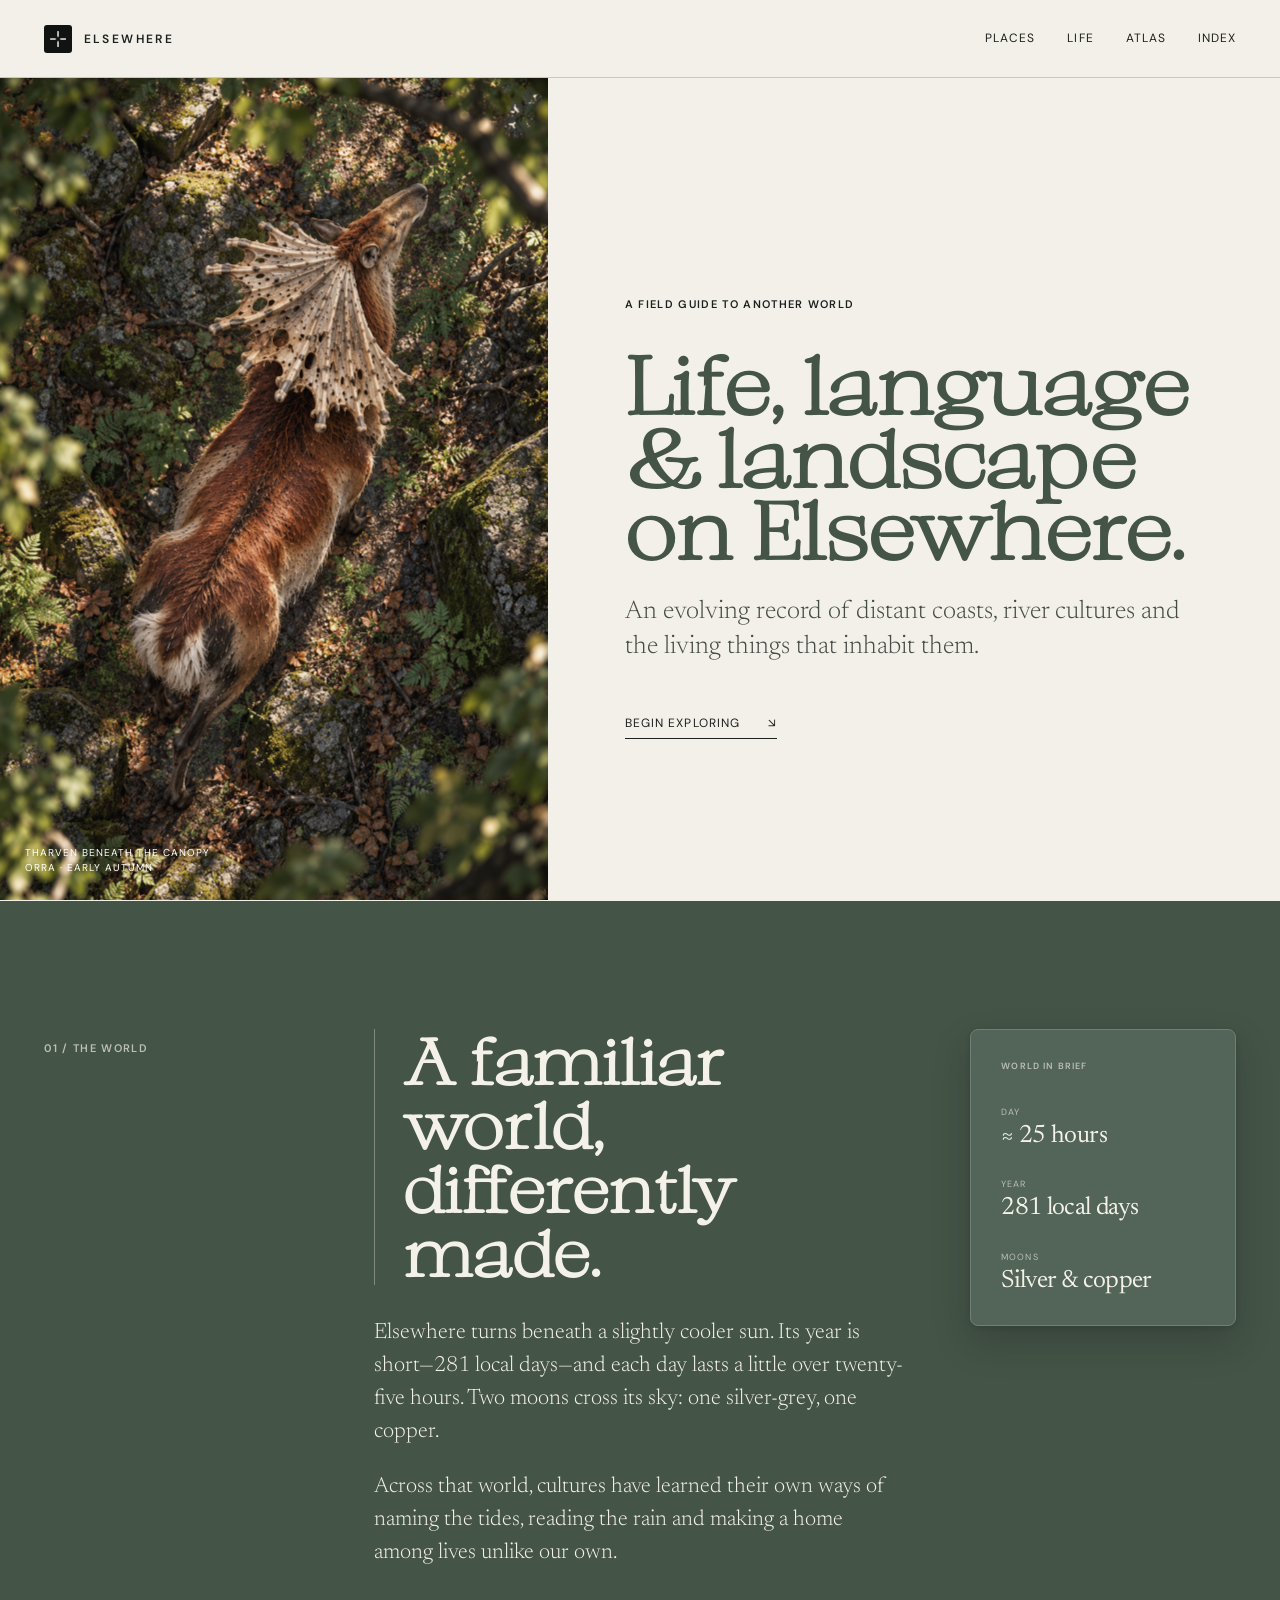
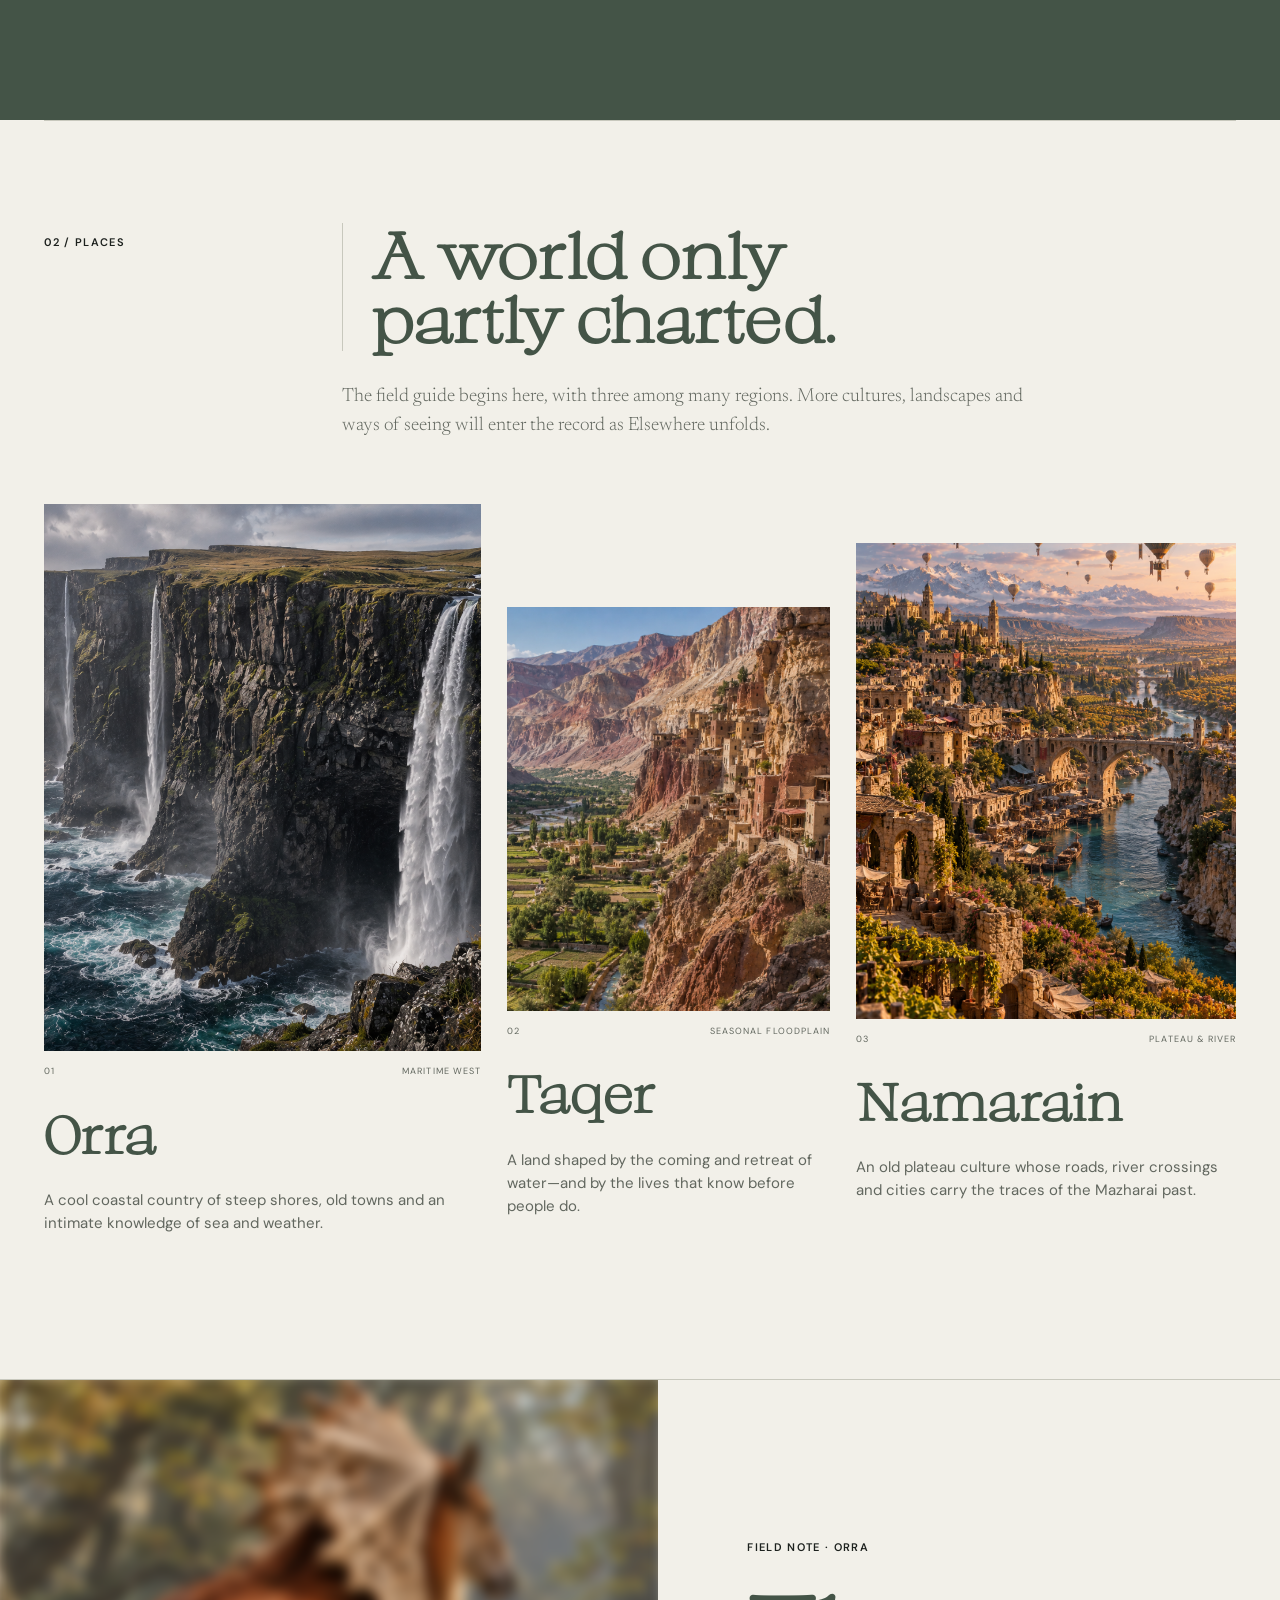
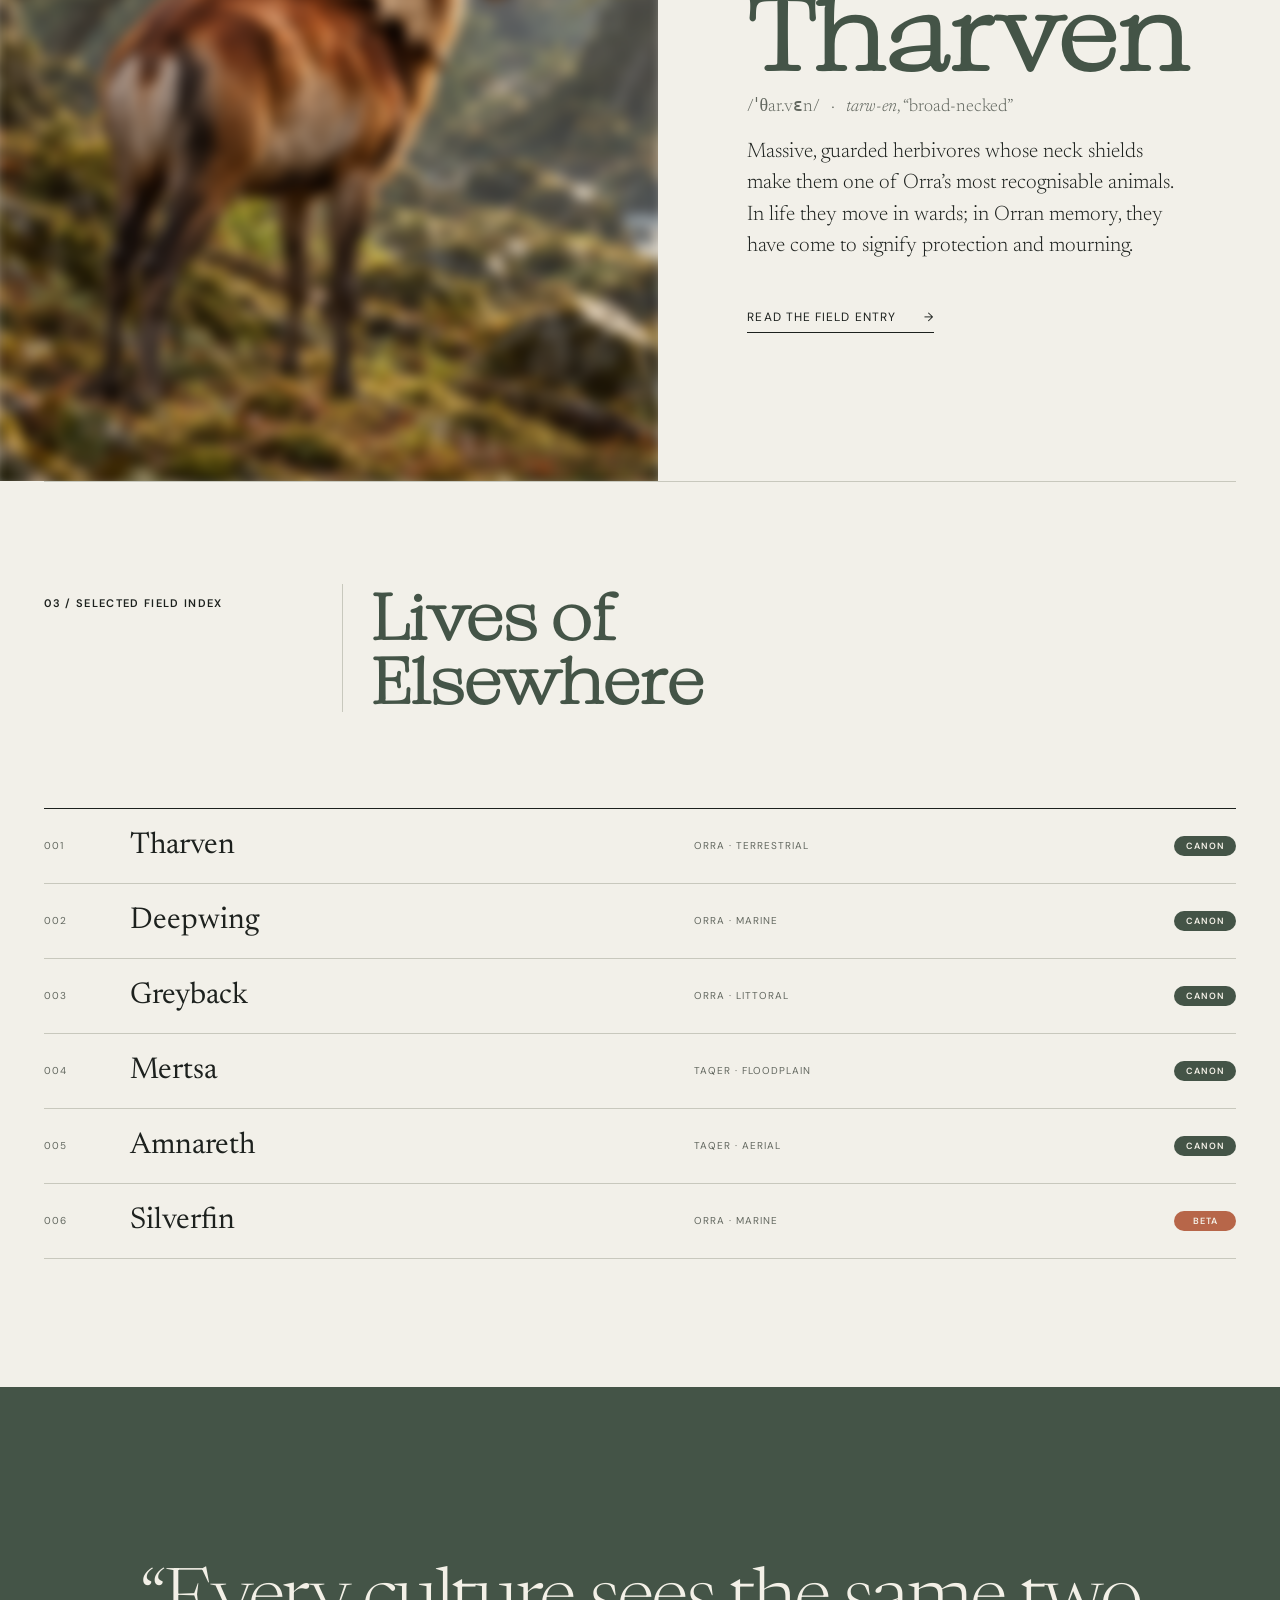
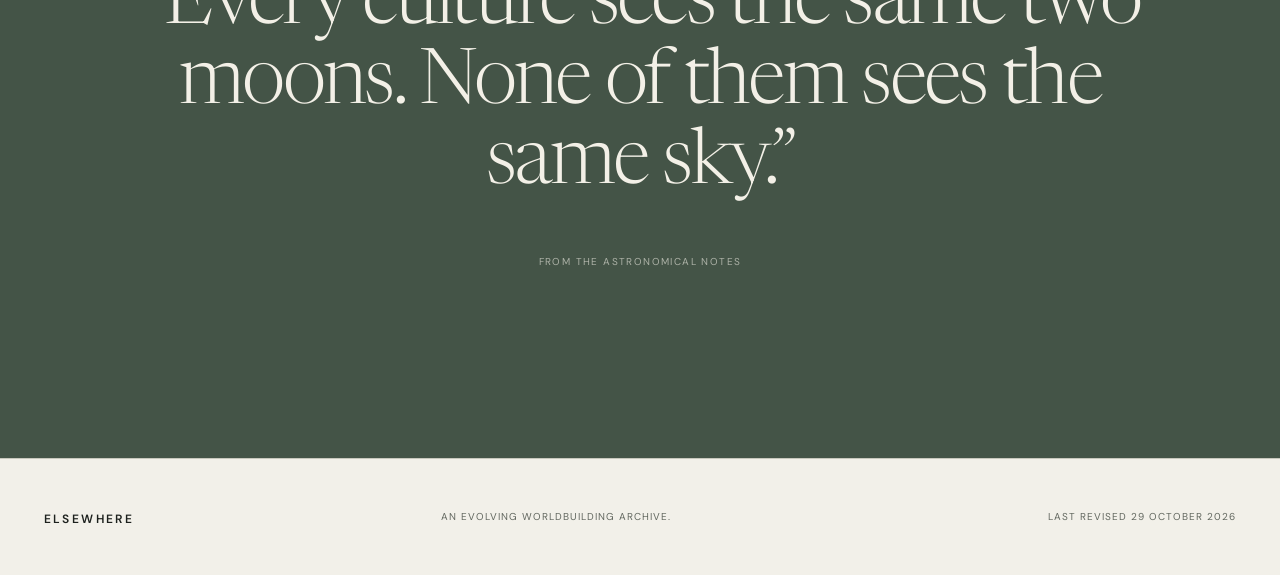
==== index.html @ 3f397806 "Map field-note blur to image visibility" ====
<!doctype html>
<html lang="en">
<head>
  <meta charset="utf-8">
  <meta name="viewport" content="width=device-width, initial-scale=1">
  <meta name="description" content="Elsewhere — a field guide to another world.">
  <title>Elsewhere — A field guide to another world</title>
  <link rel="stylesheet" href="assets/styles.css">
  <script src="assets/site.js?v=7" defer></script>
</head>
<body>
  <header class="site-header">
    <a class="wordmark" href="index.html" aria-label="Elsewhere home"><span class="wordmark-mark"><img src="assets/images/elsewhere-coordinate-logo-dark.png" alt=""></span><span>Elsewhere</span></a>
    <button class="menu-button" type="button" aria-expanded="false" aria-controls="site-nav">Explore</button>
    <nav id="site-nav" aria-label="Primary navigation">
      <a href="#places">Places</a>
      <a href="#life">Life</a>
      <a href="#atlas">Atlas</a>
      <a href="articles/tharven.html">Index</a>
    </nav>
  </header>

  <main>
    <section class="hero" aria-labelledby="hero-title">
      <figure class="hero-image">
        <img src="assets/images/tharven-canopy-view.png" alt="A Tharven seen from the forest canopy, standing among mossy rocks and autumn leaves">
      </figure>
      <div class="hero-copy">
        <p class="eyebrow">A field guide to another world</p>
        <h1 id="hero-title">Life, language &amp; landscape on Elsewhere.</h1>
        <p class="dek">An evolving record of distant coasts, river cultures and the living things that inhabit them.</p>
        <a class="text-link" href="#places">Begin exploring <span aria-hidden="true">↘</span></a>
      </div>
      <p class="image-note">Tharven beneath the canopy<br>Orra · Early autumn</p>
    </section>

    <section class="intro ruled-section">
      <p class="section-number">01 / The world</p>
      <div class="intro-copy">
        <h2>A familiar world, differently made.</h2>
        <p>Elsewhere turns beneath a slightly cooler sun. Its year is short—281 local days—and each day lasts a little over twenty-five hours. Two moons cross its sky: one silver-grey, one copper.</p>
        <p>Across that world, cultures have learned their own ways of naming the tides, reading the rain and making a home among lives unlike our own.</p>
      </div>
      <aside class="fact-list" aria-label="World facts">
        <div><span>Day</span><strong>≈ 25 hours</strong></div>
        <div><span>Year</span><strong>281 local days</strong></div>
        <div><span>Moons</span><strong>Silver &amp; copper</strong></div>
      </aside>
    </section>

    <section class="places ruled-section" id="places">
      <div class="section-heading">
        <p class="section-number">02 / Places</p>
        <div class="section-heading-copy">
          <h2>A world only partly charted.</h2>
          <p>The field guide begins here, with three among many regions. More cultures, landscapes and ways of seeing will enter the record as Elsewhere unfolds.</p>
        </div>
      </div>
      <div class="place-grid">
        <article class="place-card place-card--orra">
          <a href="#orra">
            <div class="place-image place-image--orra"><img src="assets/images/orra-cliffs-places.png" alt="Waterfalls descending from the high sea cliffs of Orra"></div>
            <div class="card-meta"><span>01</span><span>Maritime west</span></div>
            <h3>Orra</h3>
            <p>A cool coastal country of steep shores, old towns and an intimate knowledge of sea and weather.</p>
          </a>
        </article>
        <article class="place-card place-card--taqer">
          <a href="#taqer">
            <div class="place-image place-image--taqer"><img src="assets/images/taqer-inhabited-valley.png" alt="An inhabited river valley beneath the red cliffs of Taqer"></div>
            <div class="card-meta"><span>02</span><span>Seasonal floodplain</span></div>
            <h3>Taqer</h3>
            <p>A land shaped by the coming and retreat of water—and by the lives that know before people do.</p>
          </a>
        </article>
        <article class="place-card place-card--namarain">
          <a href="#namarain">
            <div class="place-image place-image--namarain"><img src="assets/images/namarain-oravan.png" alt="Oravan rising above a river valley in Namarain, with balloons crossing the sky"></div>
            <div class="card-meta"><span>03</span><span>Plateau &amp; river</span></div>
            <h3>Namarain</h3>
            <p>An old plateau culture whose roads, river crossings and cities carry the traces of the Mazharai past.</p>
          </a>
        </article>
      </div>
    </section>

    <section class="feature ruled-section" id="life">
      <div class="feature-image"><img src="assets/images/tharven-field-note.png" alt="A Tharven seen from behind in an autumn forest"></div>
      <div class="feature-copy">
        <p class="eyebrow">Field note · Orra</p>
        <h2>Tharven</h2>
        <p class="pronunciation">/ˈθar.vɛn/ <span>·</span> <em>tarw-en</em>, “broad-necked”</p>
        <p>Massive, guarded herbivores whose neck shields make them one of Orra’s most recognisable animals. In life they move in wards; in Orran memory, they have come to signify protection and mourning.</p>
        <a class="text-link" href="articles/tharven.html">Read the field entry <span aria-hidden="true">→</span></a>
      </div>
    </section>

    <section class="field-index ruled-section" id="atlas">
      <div class="section-heading">
        <p class="section-number">03 / Selected field index</p>
        <h2>Lives of Elsewhere</h2>
      </div>
      <div class="index-list">
        <a href="articles/tharven.html"><span class="index-no">001</span><strong>Tharven</strong><span>Orra · terrestrial</span><i class="status status--canon">CANON</i></a>
        <a href="#life"><span class="index-no">002</span><strong>Deepwing</strong><span>Orra · marine</span><i class="status status--canon">CANON</i></a>
        <a href="#life"><span class="index-no">003</span><strong>Greyback</strong><span>Orra · littoral</span><i class="status status--canon">CANON</i></a>
        <a href="#life"><span class="index-no">004</span><strong>Mertsa</strong><span>Taqer · floodplain</span><i class="status status--canon">CANON</i></a>
        <a href="#life"><span class="index-no">005</span><strong>Amnareth</strong><span>Taqer · aerial</span><i class="status status--canon">CANON</i></a>
        <a href="#life"><span class="index-no">006</span><strong>Silverfin</strong><span>Orra · marine</span><i class="status status--beta">BETA</i></a>
      </div>
    </section>

    <section class="quote-section">
      <blockquote>“Every culture sees the same two moons. None of them sees the same sky.”</blockquote>
      <p>From the astronomical notes</p>
    </section>
  </main>

  <footer>
    <a class="wordmark" href="index.html">Elsewhere</a>
    <p>An evolving worldbuilding archive.</p>
    <p>Last revised <time datetime="2026-10-29">29 October 2026</time></p>
  </footer>
</body>
</html>
---- assets/styles.css ----
@import url('https://fonts.googleapis.com/css2?family=DM+Sans:wght@400;500;600&family=Newsreader:ital,opsz,wght@0,6..72,300;0,6..72,400;0,6..72,500;0,6..72,700;1,6..72,700&display=swap');

@font-face { font-family:'Aujournuit'; src:url('fonts/Aujournuit-Airy.woff2') format('woff2'); font-style:normal; font-weight:400; font-display:swap; }

:root { --paper:#f2f0e9; --ink:#1d211e; --muted:#62675f; --rule:#c8c8bd; --moss:#445447; --moss-card:#536458; --moss-border:#718076; --warm-white:#f4f1e8; --cream:#e6e0d2; --cream-border:#d2ccbd; --display:'Aujournuit', 'Newsreader', Georgia, serif; --serif:'Newsreader', Georgia, serif; --sans:'DM Sans', Arial, sans-serif; }
* { box-sizing:border-box; }
html { scroll-behavior:smooth; }
body { margin:0; background:var(--paper); color:var(--ink); font-family:var(--sans); font-size:15px; line-height:1.55; }
main { position:relative; isolation:isolate; }
main > section:not(.hero) { position:relative; z-index:1; }
a { color:inherit; text-decoration:none; }
img { width:100%; height:100%; object-fit:cover; display:block; }
.site-header { height:78px; display:flex; align-items:center; justify-content:space-between; padding:0 3.4vw; border-bottom:1px solid var(--rule); position:sticky; top:0; z-index:20; background:rgba(242,240,233,.94); backdrop-filter:blur(12px); -webkit-backdrop-filter:blur(12px); }
.wordmark { font:500 27px/1 var(--serif); letter-spacing:-.04em; }
.site-header .wordmark { display:inline-flex; align-items:center; gap:12px; font:600 12px/1 var(--sans); letter-spacing:.2em; text-transform:uppercase; }
.wordmark-mark { width:28px; height:28px; flex:none; border-radius:3px; overflow:hidden; }
.site-header .wordmark img { width:100%; height:100%; object-fit:cover; }
.site-header nav { display:flex; gap:2rem; font-size:12px; text-transform:uppercase; letter-spacing:.09em; }
.site-header nav a:hover { opacity:.55; }
.menu-button { display:none; background:none; border:0; font:500 12px var(--sans); text-transform:uppercase; letter-spacing:.08em; }
.hero { height:calc(100vh - 78px); display:grid; grid-template-columns:min(58vw, calc(66.6667vh - 52px)) 1fr; grid-template-rows:1fr auto; position:sticky; top:78px; z-index:0; }
.hero-image { grid-row:1 / 3; margin:0; height:calc(100vh - 78px); overflow:hidden; }
.hero-image img { object-position:center 52%; filter:saturate(.78) contrast(.95) blur(var(--hero-image-blur,0px)); transform:translate3d(0,var(--hero-image-y,0),0) scale(1.06); transform-origin:center; will-change:transform,filter; }
.hero-copy { padding:10vh 6vw 5vh; align-self:center; transform:translate3d(0,var(--hero-text-y,0),0); will-change:transform; }
.eyebrow,.section-number { font-size:11px; font-weight:600; letter-spacing:.12em; text-transform:uppercase; }
h1,h2,h3 { font-family:var(--display); font-weight:700; letter-spacing:normal; color:var(--moss); }
blockquote { font-family:var(--serif); font-weight:300; letter-spacing:-.035em; }
.hero h1 { font-size:clamp(58px,6.3vw,104px); line-height:.9; margin:.45em 0 .35em; }
.dek { font:300 clamp(20px,2vw,27px)/1.35 var(--serif); max-width:22em; color:#454b45; }
.text-link { display:inline-block; margin-top:1.5rem; padding-bottom:5px; border-bottom:1px solid currentColor; font-size:12px; text-transform:uppercase; letter-spacing:.09em; }
.text-link span { margin-left:1.5rem; }
.image-note { margin:0; position:absolute; bottom:25px; left:25px; color:#fff; font-size:10px; line-height:1.5; letter-spacing:.1em; text-transform:uppercase; text-shadow:0 1px 8px #0008; transform:translate3d(0,var(--hero-image-y,0),0); will-change:transform; }
.ruled-section { margin:0 3.4vw; border-top:1px solid var(--rule); isolation:isolate; }
.ruled-section::before { content:''; position:absolute; inset:0 -3.4vw; background:var(--paper); z-index:-1; }
.intro { padding:10vw 0; display:grid; grid-template-columns:1fr 2fr 1fr; gap:5vw; }
.intro { color:var(--warm-white); border-color:rgba(244,241,232,.25); }
.intro::before { background:var(--moss); }
.intro h2 { color:var(--warm-white); border-left:1px solid rgba(244,241,232,.35); padding-left:clamp(20px,2.2vw,36px); }
.intro .section-number { color:rgba(244,241,232,.68); }
.intro h2,.section-heading h2 { font-size:clamp(44px,5vw,76px); line-height:1; margin:0 0 2rem; }
.intro-copy p { max-width:36em; font:300 22px/1.5 var(--serif); }
.fact-list { align-self:start; position:sticky; top:110px; background:var(--cream); padding:30px; display:grid; gap:28px; border:1px solid var(--cream-border); border-radius:8px; box-shadow:0 12px 32px rgba(29,33,30,.08),0 2px 6px rgba(29,33,30,.04); }
.fact-list::before { content:'World in brief'; font-size:9px; font-weight:600; letter-spacing:.13em; text-transform:uppercase; color:var(--muted); margin-bottom:4px; }
.fact-list div { display:block; }
.fact-list span { display:block; color:var(--muted); font-size:9px; text-transform:uppercase; letter-spacing:.12em; margin-bottom:3px; }
.fact-list strong { display:block; font:400 25px/1.1 var(--serif); letter-spacing:-.025em; }
.intro .fact-list { background:var(--moss-card); border-color:var(--moss-border); box-shadow:0 16px 36px rgba(20,26,22,.24),0 2px 7px rgba(20,26,22,.14); }
.intro .fact-list::before,.intro .fact-list span { color:rgba(244,241,232,.65); }
.intro .fact-list strong { color:var(--warm-white); }
.places,.field-index { padding:8vw 0 10vw; }
.section-heading { display:grid; grid-template-columns:1fr 3fr; margin-bottom:5vw; }
.section-heading h2 { max-width:9em; }
.section-heading > h2,.section-heading-copy > h2 { border-left:1px solid var(--rule); padding-left:clamp(20px,2.2vw,36px); }
.section-heading-copy > p { max-width:38em; margin:0; color:var(--muted); font:300 19px/1.5 var(--serif); }
.place-grid { display:grid; grid-template-columns:1.15fr .85fr 1fr; gap:2vw; align-items:start; }
.place-card:nth-child(2) { margin-top:8vw; }
.place-card:nth-child(3) { margin-top:3vw; }
.placeholder-landscape,.placeholder-fauna { background-color:#8f9489; overflow:hidden; position:relative; }
.placeholder-landscape { aspect-ratio:4/5; }
.place-image { aspect-ratio:4/5; overflow:hidden; }
.place-image img { width:100%; height:100%; object-fit:cover; transition:transform .55s cubic-bezier(.22,.61,.36,1),filter .45s ease; }
.place-image--orra img { object-position:64% center; }
.place-image--taqer img { object-position:68% center; }
.place-image--namarain img { object-position:center; }
@media (hover:hover) {
  .place-card:is(:hover,:focus-within) .place-image img { transform:scale(1.05); }
  .place-grid:has(.place-card:is(:hover,:focus-within)) .place-card:not(:is(:hover,:focus-within)) .place-image img { filter:grayscale(1); }
}
.placeholder-landscape:after,.placeholder-fauna:after { content:'Image forthcoming'; position:absolute; right:13px; bottom:11px; color:#fff; font-size:9px; text-transform:uppercase; letter-spacing:.13em; }
.placeholder-landscape--coast { background:linear-gradient(165deg,#afb8b2 0 42%,#4d655e 43% 57%,#7d8b83 58% 64%,#3f5551 65%); }
.placeholder-landscape--flood { background:linear-gradient(175deg,#b5ad92 0 47%,#747c64 48% 58%,#a0a68b 59% 66%,#5d7069 67%); }
.placeholder-landscape--plateau { background:linear-gradient(160deg,#c3ab91 0 45%,#8b6049 46% 70%,#594a3e 71%); }
.card-meta { display:flex; justify-content:space-between; margin-top:14px; font-size:9px; text-transform:uppercase; letter-spacing:.12em; color:var(--muted); }
.place-card h3 { font-size:clamp(38px,4vw,58px); margin:.3em 0 .12em; }
.place-card p { color:var(--muted); max-width:30em; }
.feature { display:grid; grid-template-columns:1.4fr 1fr; min-height:78vh; margin:0; background:var(--paper); }
.feature::before { display:none; }
.feature-image { min-height:660px; overflow:hidden; }
.feature-image img { width:100%; height:100%; object-fit:cover; object-position:center; filter:blur(var(--feature-image-blur,6px)); transform:scale(1.02); transform-origin:center; will-change:filter; }
.feature-copy { padding:8vw 7vw; align-self:center; }
.feature h2 { font-size:clamp(70px,8vw,130px); line-height:.8; margin:.35em 0 .2em; }
.pronunciation { font:300 18px var(--serif); color:var(--muted); }
.pronunciation span { padding:0 .4em; }
.feature-copy > p:not(.eyebrow):not(.pronunciation) { font:300 21px/1.5 var(--serif); max-width:26em; }
.index-list { border-top:1px solid var(--ink); }
.index-list a { display:grid; grid-template-columns:70px 1.2fr 1fr 70px; gap:1rem; padding:22px 0; border-bottom:1px solid var(--rule); align-items:center; }
.index-list a:hover strong { padding-left:10px; }
.index-list strong { font:400 30px var(--serif); transition:padding .2s; }
.index-list span,.index-list i { font-size:10px; text-transform:uppercase; letter-spacing:.1em; color:var(--muted); font-style:normal; }
.index-list i { text-align:right; }
.index-list .status { justify-self:end; display:inline-flex; align-items:center; justify-content:center; min-width:62px; padding:6px 10px 5px; border-radius:999px; color:var(--warm-white); font-size:9px; font-weight:600; line-height:1; letter-spacing:.1em; }
.status--canon { background:var(--moss); }
.status--beta { background:#b76649; }
.quote-section { background:var(--moss); color:#f3f0e7; text-align:center; padding:14vw 10vw; }
.quote-section blockquote { font-size:clamp(42px,6vw,84px); line-height:1.04; max-width:15em; margin:0 auto; }
.quote-section p { margin-top:3rem; font-size:10px; text-transform:uppercase; letter-spacing:.14em; opacity:.6; }
footer { padding:50px 3.4vw; border-top:1px solid var(--rule); display:grid; grid-template-columns:1fr 1fr 1fr; align-items:end; }
footer .wordmark { font:600 12px/1 var(--sans); letter-spacing:.2em; text-transform:uppercase; }
footer p { margin:0; font-size:10px; text-transform:uppercase; letter-spacing:.1em; color:var(--muted); }
footer p:last-child { text-align:right; }

.article-hero { padding:9vw 12vw 5vw; display:grid; grid-template-columns:2fr 1fr; align-items:end; gap:6vw; }
.article-hero h1 { margin:.1em 0 0; font-size:clamp(90px,15vw,220px); line-height:.78; }
.article-facts { margin:0; display:grid; grid-template-columns:repeat(2,minmax(0,1fr)); gap:10px; }
.article-facts div { min-height:108px; background:var(--cream); padding:18px; display:flex; flex-direction:column; justify-content:space-between; border:1px solid var(--cream-border); border-radius:7px; box-shadow:0 9px 24px rgba(29,33,30,.07),0 2px 5px rgba(29,33,30,.035); }
.article-facts dt { color:var(--muted); font-size:9px; font-weight:600; letter-spacing:.12em; text-transform:uppercase; }
.article-facts dd { margin:0; font:400 20px/1.1 var(--serif); letter-spacing:-.02em; }
.article-lead { margin:0 3.4vw; height:min(72vw,850px); background:radial-gradient(ellipse at 57% 47%,#675d4a 0 9%,transparent 10%),radial-gradient(ellipse at 53% 52%,#6b6654 0 20%,transparent 21%),linear-gradient(165deg,#c6bda7 0 45%,#7b7863 46% 70%,#52564b 71%); }
.article-lead figcaption { position:absolute; left:15px; bottom:12px; color:#fff; text-transform:uppercase; font-size:9px; letter-spacing:.12em; }
.article-body { max-width:1120px; margin:0 auto; padding:9vw 3vw 12vw; display:grid; grid-template-columns:220px minmax(0,650px); gap:8vw; }
.article-toc { position:sticky; top:30px; align-self:start; display:flex; flex-direction:column; gap:.5rem; font-size:12px; }
.article-toc p { text-transform:uppercase; letter-spacing:.1em; font-size:9px; color:var(--muted); }
.article-prose { font:300 20px/1.65 var(--serif); }
.article-prose .lede { font-size:32px; line-height:1.35; }
.article-prose h2 { font-size:55px; margin:1.4em 0 .25em; }
.article-prose blockquote { margin:2.5em 0; padding:0 0 0 1.2em; border-left:1px solid var(--ink); font-size:36px; line-height:1.25; }
.editorial-note { margin-top:4rem; padding:24px; border:1px solid var(--rule); font-family:var(--sans); font-size:13px; }
.editorial-note strong { text-transform:uppercase; letter-spacing:.1em; font-size:9px; }
.article-next { padding:6vw 3.4vw; background:var(--cream); }
.article-next > span { text-transform:uppercase; letter-spacing:.1em; font-size:9px; }
.article-next a { display:flex; justify-content:space-between; font:300 clamp(60px,10vw,140px)/1 var(--serif); }
.article-next i { font-style:normal; }

@media (max-width:800px) {
  .site-header { height:64px; }
  .menu-button { display:block; }
  .site-header nav { display:none; position:absolute; top:64px; left:0; right:0; padding:25px 3.4vw; background:var(--paper); border-bottom:1px solid var(--rule); flex-direction:column; }
  .site-header nav.is-open { display:flex; }
  .hero { display:block; height:auto; top:64px; }
  .hero-image { height:62vh; min-height:470px; }
  .hero-image img,.hero-copy,.image-note { transform:none; will-change:auto; }
  .hero-image img { filter:saturate(.78) contrast(.95); }
  .hero-copy { padding:12vw 6vw 16vw; }
  .hero h1 { font-size:58px; }
  .image-note { top:calc(62vh - 55px); bottom:auto; }
  .intro,.section-heading,.feature,.article-hero,.article-body { grid-template-columns:1fr; }
  .intro { padding:18vw 0; }
  .intro .section-number { margin-bottom:2rem; }
  .fact-list { margin-top:3rem; }
  .fact-list { position:static; }
  .place-grid { grid-template-columns:1fr; gap:12vw; }
  .place-card:nth-child(n) { margin-top:0; }
  .placeholder-landscape,.place-image { aspect-ratio:4/4.5; }
  .feature-image { min-height:80vw; }
  .feature-image img { filter:none; transform:none; will-change:auto; }
  .feature-copy { padding:18vw 7vw; }
  .feature h2 { font-size:75px; }
  .index-list a { grid-template-columns:40px 1fr auto; }
  .index-list a span:nth-child(3) { display:none; }
  .index-list strong { font-size:25px; }
  footer { grid-template-columns:1fr; gap:20px; }
  footer p:last-child { text-align:left; }
  .article-hero { padding:18vw 6vw 12vw; }
  .article-hero h1 { font-size:25vw; }
  .article-lead { height:115vw; }
  .article-body { padding:15vw 7vw 22vw; }
  .article-toc { position:static; border-bottom:1px solid var(--rule); padding-bottom:2rem; }
  .article-prose .lede { font-size:27px; }
  .article-next { padding:12vw 6vw; }
}

@media (prefers-reduced-motion:reduce) { html { scroll-behavior:auto; } * { transition:none!important; } .hero-image img,.hero-copy,.image-note { transform:none!important; will-change:auto; } .hero-image img { filter:saturate(.78) contrast(.95)!important; } .feature-image img { filter:none!important; will-change:auto; } }
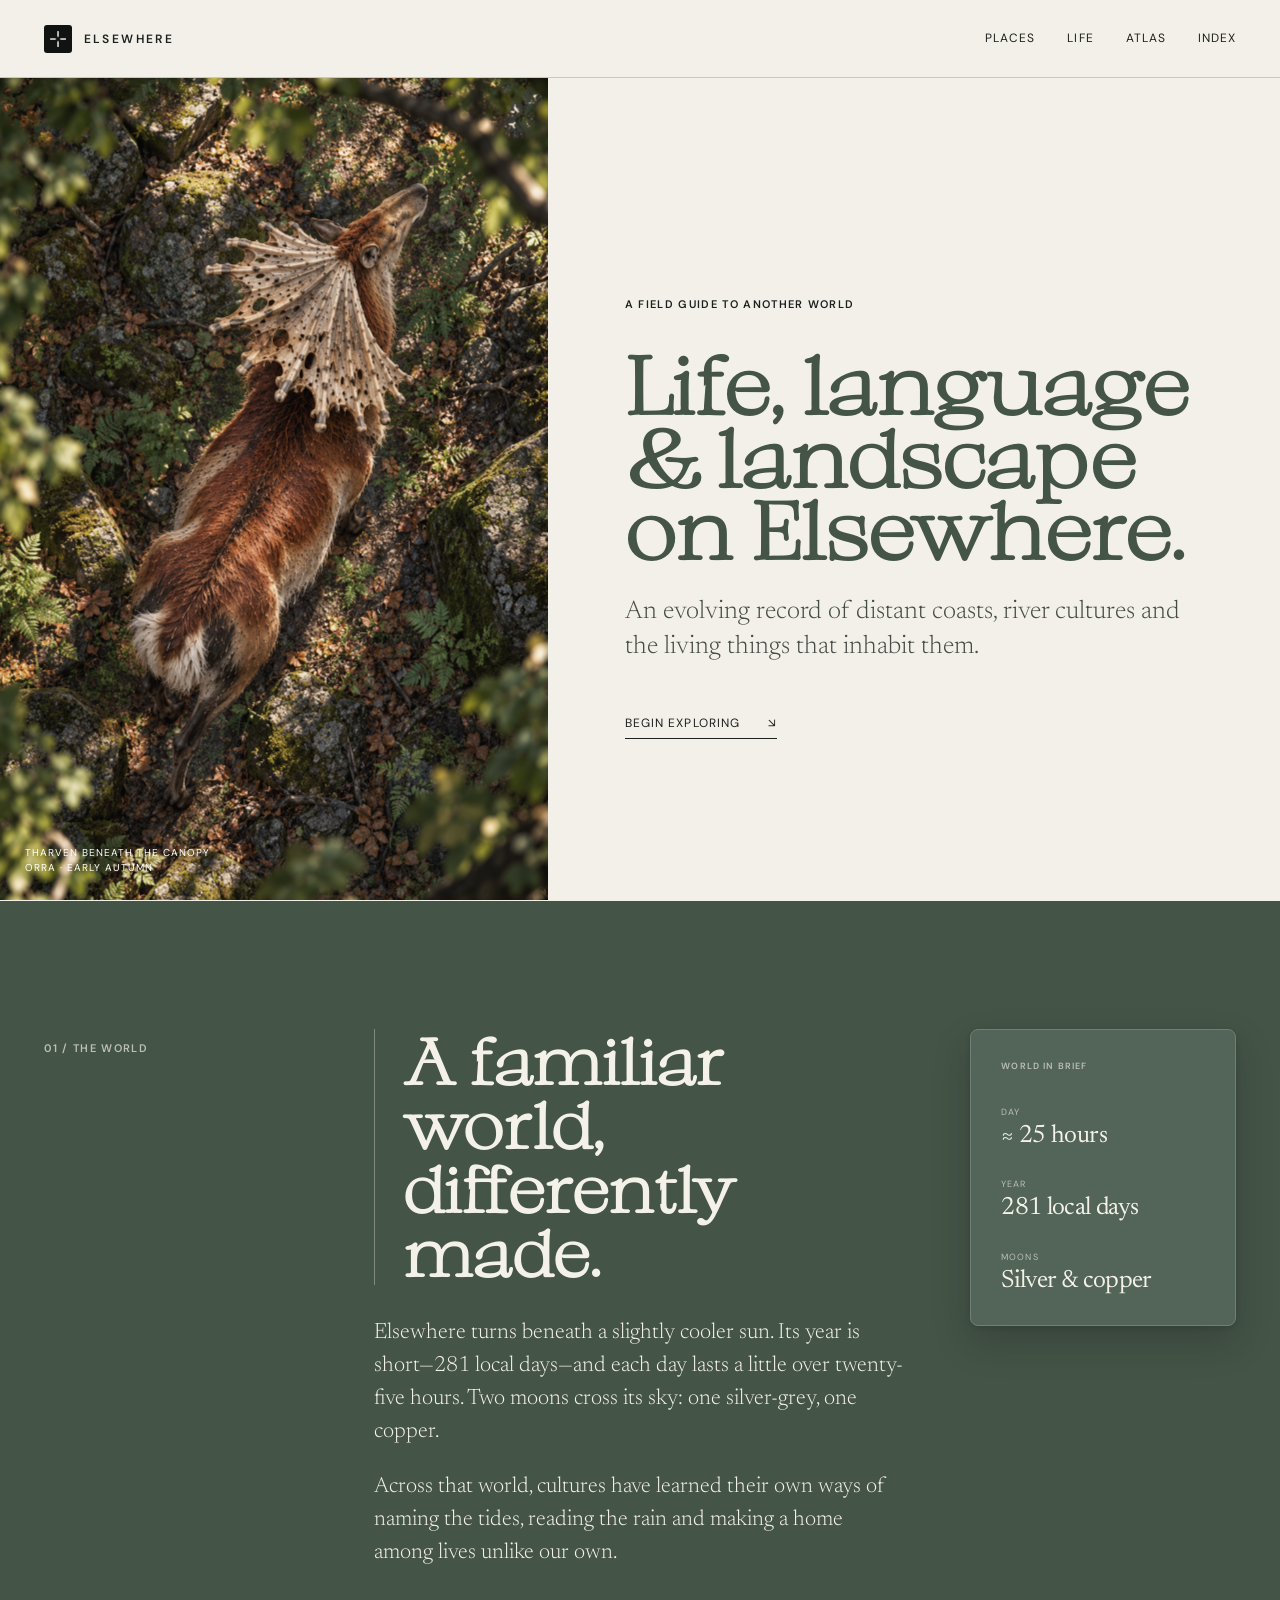
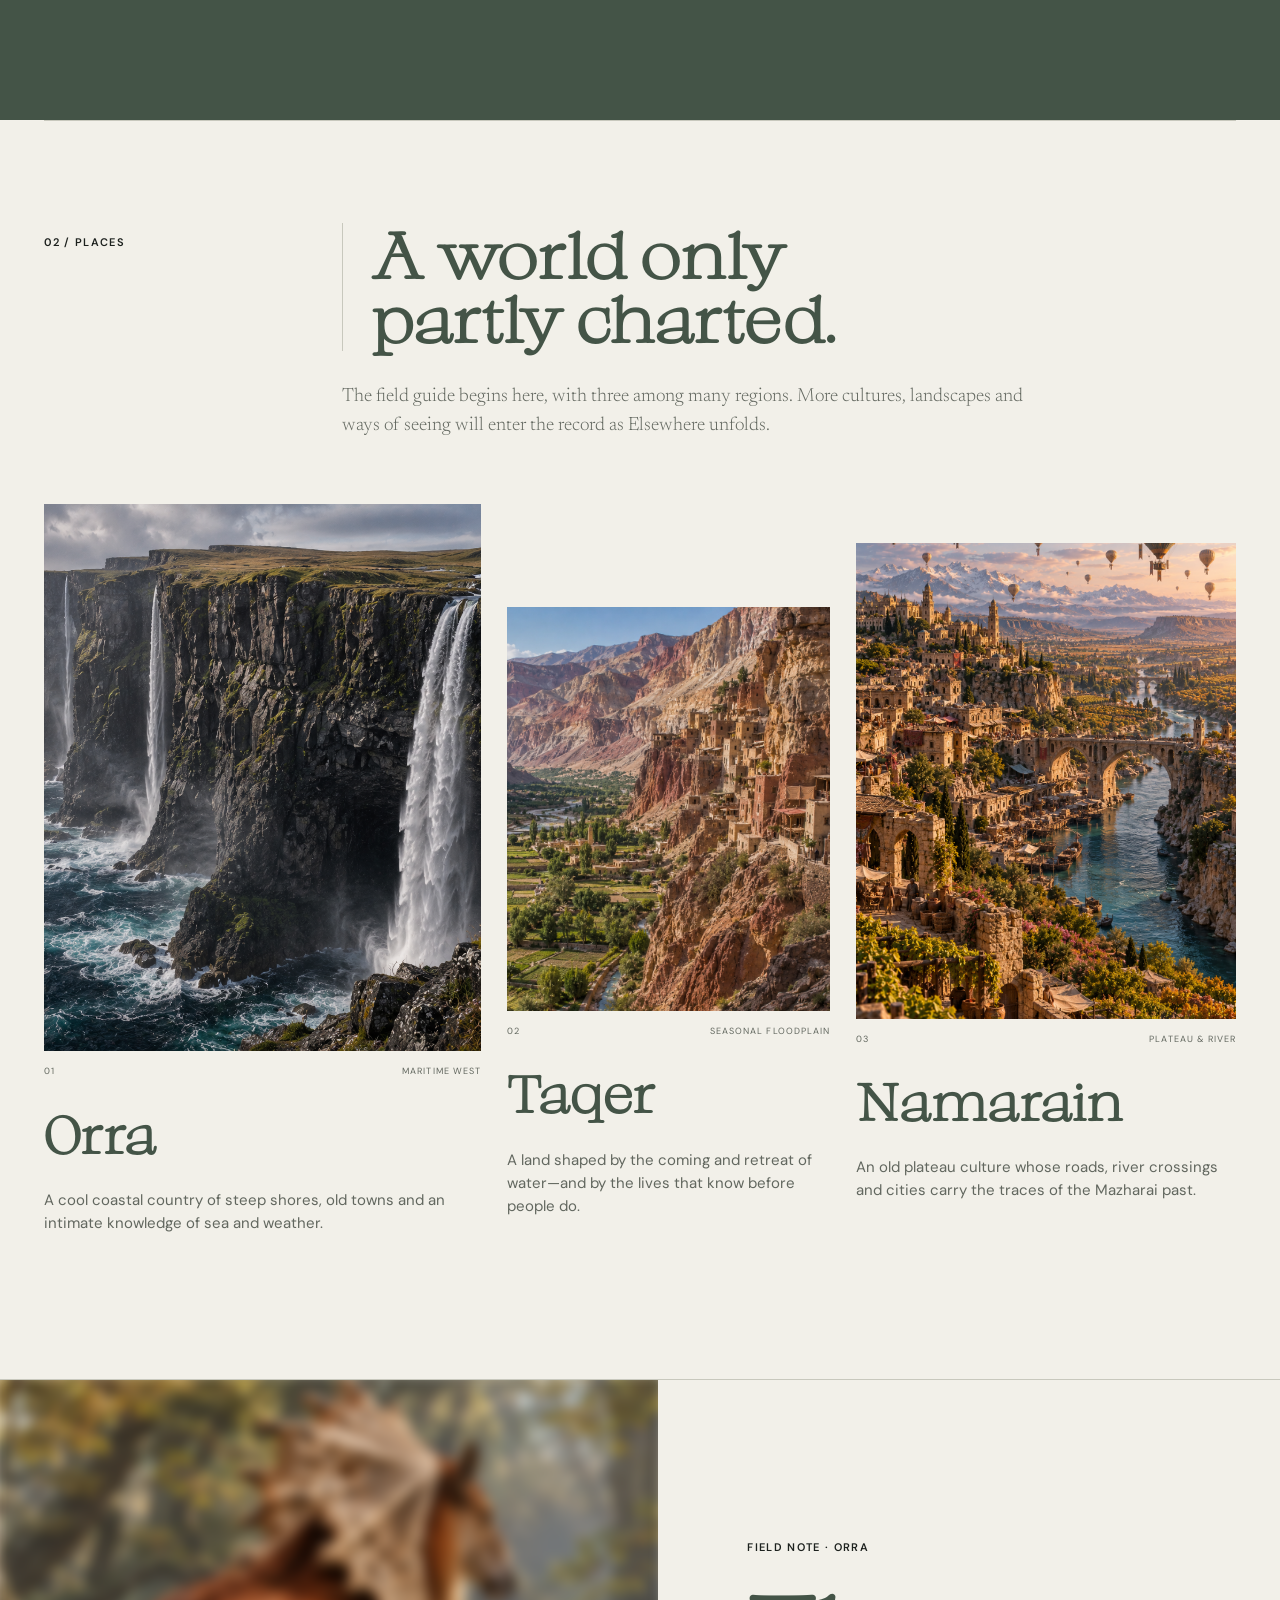
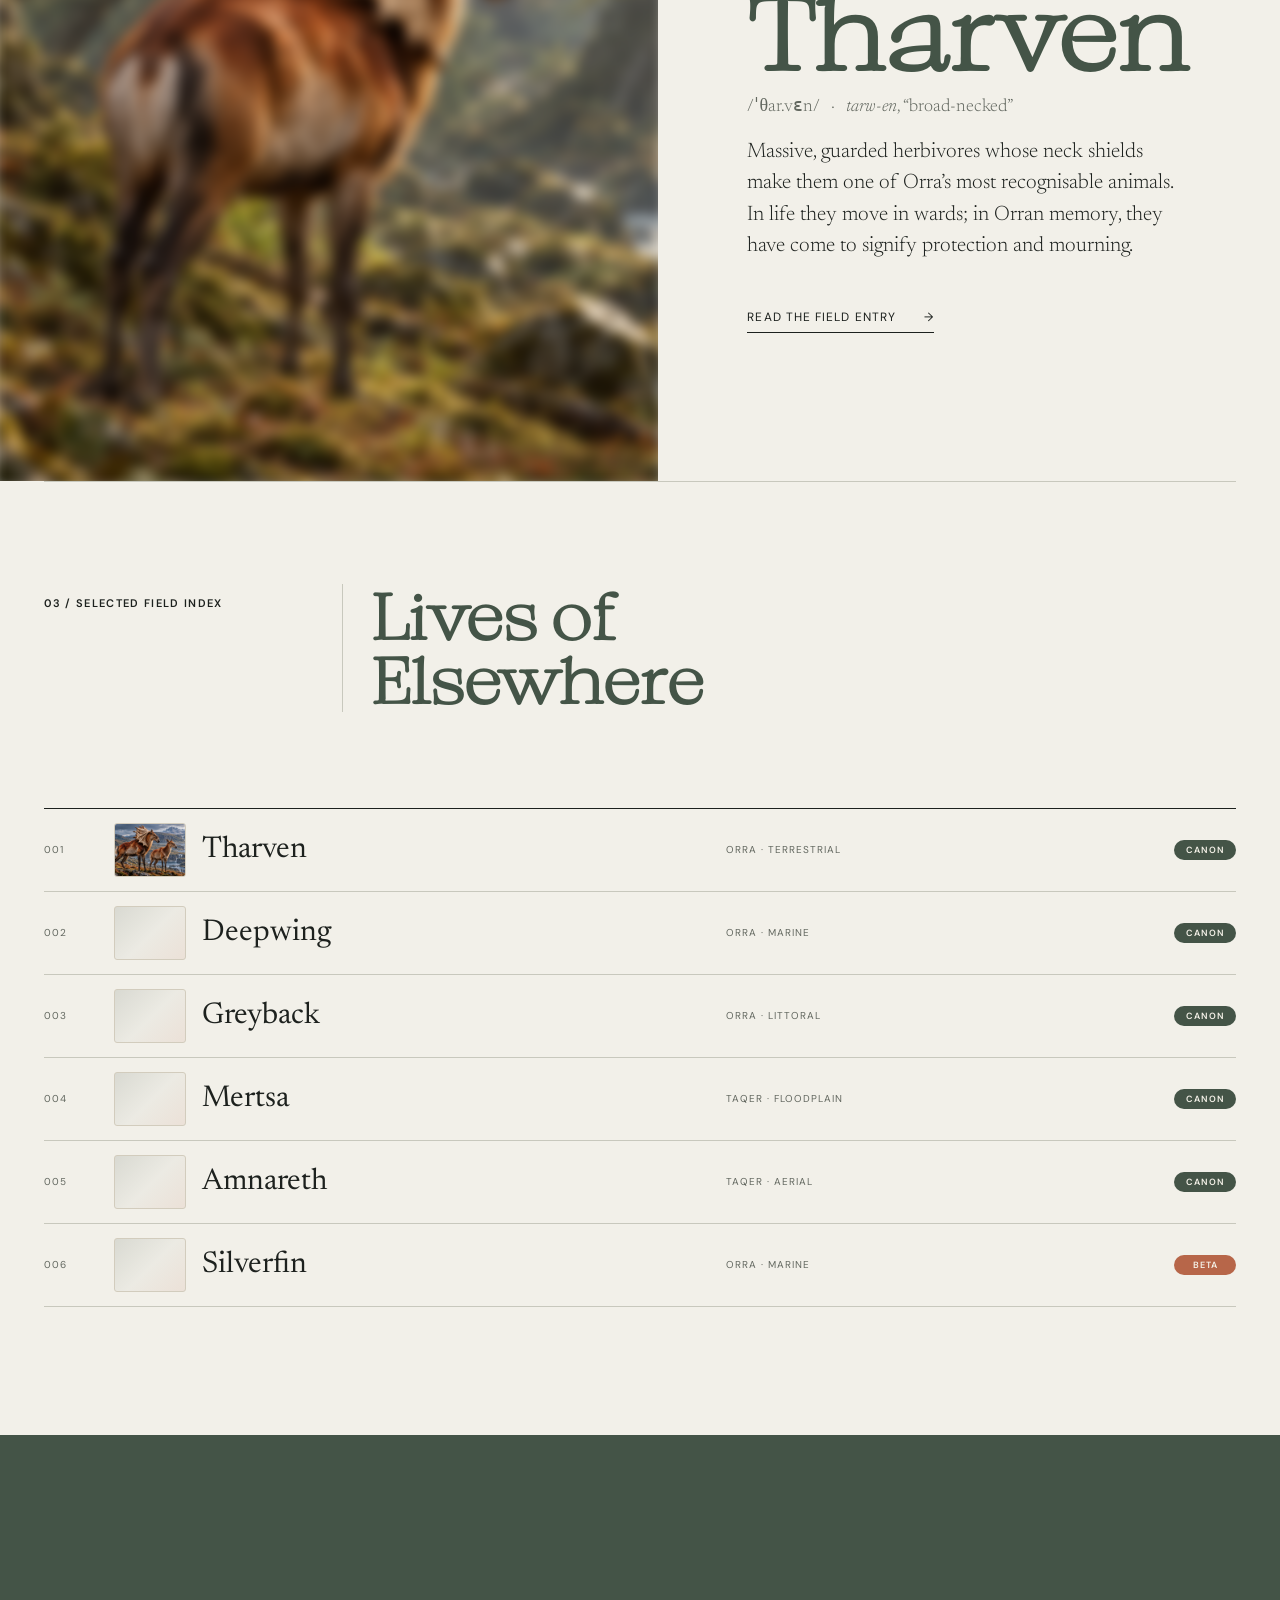
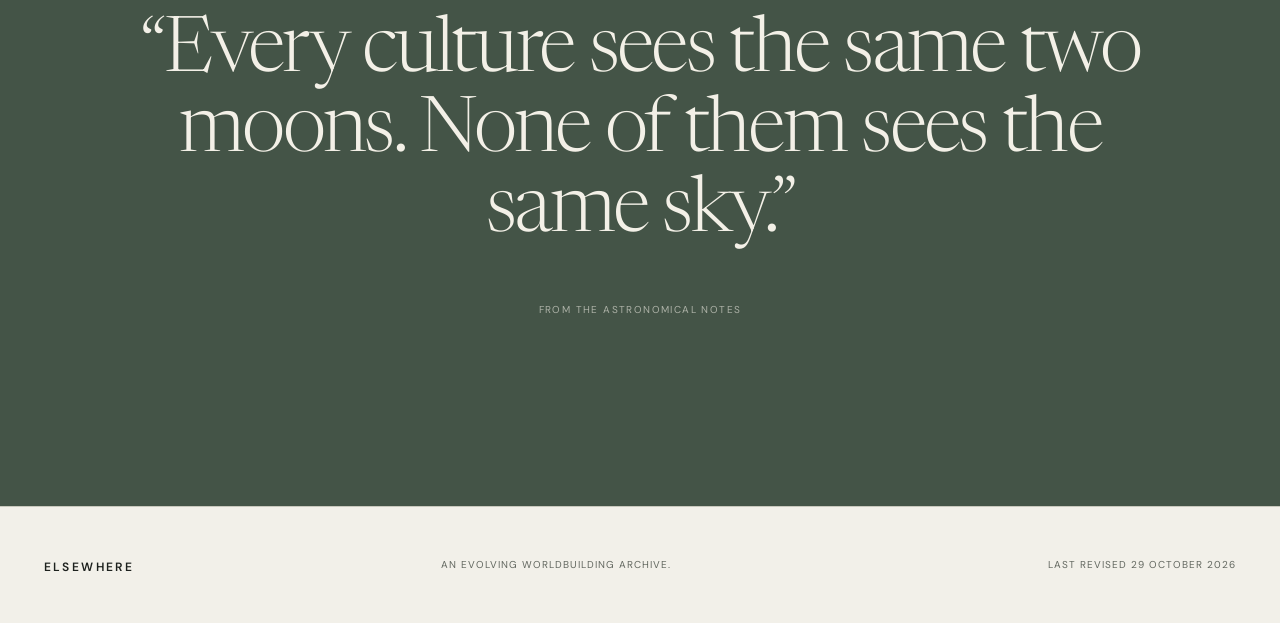
==== commit e039e76e: "Add thumbnails to field index" ====
--- a/index.html
+++ b/index.html
@@ -5,7 +5,7 @@
   <meta name="viewport" content="width=device-width, initial-scale=1">
   <meta name="description" content="Elsewhere — a field guide to another world.">
   <title>Elsewhere — A field guide to another world</title>
-  <link rel="stylesheet" href="assets/styles.css">
+  <link rel="stylesheet" href="assets/styles.css?v=8">
   <script src="assets/site.js?v=7" defer></script>
 </head>
 <body>
@@ -101,12 +101,12 @@
         <h2>Lives of Elsewhere</h2>
       </div>
       <div class="index-list">
-        <a href="articles/tharven.html"><span class="index-no">001</span><strong>Tharven</strong><span>Orra · terrestrial</span><i class="status status--canon">CANON</i></a>
-        <a href="#life"><span class="index-no">002</span><strong>Deepwing</strong><span>Orra · marine</span><i class="status status--canon">CANON</i></a>
-        <a href="#life"><span class="index-no">003</span><strong>Greyback</strong><span>Orra · littoral</span><i class="status status--canon">CANON</i></a>
-        <a href="#life"><span class="index-no">004</span><strong>Mertsa</strong><span>Taqer · floodplain</span><i class="status status--canon">CANON</i></a>
-        <a href="#life"><span class="index-no">005</span><strong>Amnareth</strong><span>Taqer · aerial</span><i class="status status--canon">CANON</i></a>
-        <a href="#life"><span class="index-no">006</span><strong>Silverfin</strong><span>Orra · marine</span><i class="status status--beta">BETA</i></a>
+        <a href="articles/tharven.html"><span class="index-no">001</span><span class="index-thumb"><img src="assets/images/tharven-article-hero.png" alt=""></span><strong>Tharven</strong><span class="index-meta">Orra · terrestrial</span><i class="status status--canon">CANON</i></a>
+        <a href="#life"><span class="index-no">002</span><span class="index-thumb index-thumb--placeholder" aria-hidden="true"></span><strong>Deepwing</strong><span class="index-meta">Orra · marine</span><i class="status status--canon">CANON</i></a>
+        <a href="#life"><span class="index-no">003</span><span class="index-thumb index-thumb--placeholder" aria-hidden="true"></span><strong>Greyback</strong><span class="index-meta">Orra · littoral</span><i class="status status--canon">CANON</i></a>
+        <a href="#life"><span class="index-no">004</span><span class="index-thumb index-thumb--placeholder" aria-hidden="true"></span><strong>Mertsa</strong><span class="index-meta">Taqer · floodplain</span><i class="status status--canon">CANON</i></a>
+        <a href="#life"><span class="index-no">005</span><span class="index-thumb index-thumb--placeholder" aria-hidden="true"></span><strong>Amnareth</strong><span class="index-meta">Taqer · aerial</span><i class="status status--canon">CANON</i></a>
+        <a href="#life"><span class="index-no">006</span><span class="index-thumb index-thumb--placeholder" aria-hidden="true"></span><strong>Silverfin</strong><span class="index-meta">Orra · marine</span><i class="status status--beta">BETA</i></a>
       </div>
     </section>
 
--- a/assets/styles.css
+++ b/assets/styles.css
@@ -83,10 +83,13 @@
 .pronunciation span { padding:0 .4em; }
 .feature-copy > p:not(.eyebrow):not(.pronunciation) { font:300 21px/1.5 var(--serif); max-width:26em; }
 .index-list { border-top:1px solid var(--ink); }
-.index-list a { display:grid; grid-template-columns:70px 1.2fr 1fr 70px; gap:1rem; padding:22px 0; border-bottom:1px solid var(--rule); align-items:center; }
+.index-list a { display:grid; grid-template-columns:54px 72px 1.2fr 1fr 70px; gap:1rem; padding:14px 0; border-bottom:1px solid var(--rule); align-items:center; }
 .index-list a:hover strong { padding-left:10px; }
 .index-list strong { font:400 30px var(--serif); transition:padding .2s; }
 .index-list span,.index-list i { font-size:10px; text-transform:uppercase; letter-spacing:.1em; color:var(--muted); font-style:normal; }
+.index-list .index-thumb { width:72px; aspect-ratio:4/3; overflow:hidden; border:1px solid var(--cream-border); border-radius:3px; background:var(--cream); }
+.index-list .index-thumb img { display:block; width:100%; height:100%; object-fit:cover; object-position:center; }
+.index-list .index-thumb--placeholder { background:linear-gradient(135deg,rgba(63,79,67,.14),rgba(63,79,67,.035) 52%,rgba(183,102,73,.11)); }
 .index-list i { text-align:right; }
 .index-list .status { justify-self:end; display:inline-flex; align-items:center; justify-content:center; min-width:62px; padding:6px 10px 5px; border-radius:999px; color:var(--warm-white); font-size:9px; font-weight:600; line-height:1; letter-spacing:.1em; }
 .status--canon { background:var(--moss); }
@@ -99,16 +102,18 @@
 footer p { margin:0; font-size:10px; text-transform:uppercase; letter-spacing:.1em; color:var(--muted); }
 footer p:last-child { text-align:right; }
 
-.article-hero { padding:9vw 12vw 5vw; display:grid; grid-template-columns:2fr 1fr; align-items:end; gap:6vw; }
-.article-hero h1 { margin:.1em 0 0; font-size:clamp(90px,15vw,220px); line-height:.78; }
-.article-facts { margin:0; display:grid; grid-template-columns:repeat(2,minmax(0,1fr)); gap:10px; }
-.article-facts div { min-height:108px; background:var(--cream); padding:18px; display:flex; flex-direction:column; justify-content:space-between; border:1px solid var(--cream-border); border-radius:7px; box-shadow:0 9px 24px rgba(29,33,30,.07),0 2px 5px rgba(29,33,30,.035); }
+.article-hero { padding:9vw 12vw 5vw; display:grid; grid-template-columns:minmax(0,1.7fr) minmax(260px,1fr); align-items:end; gap:6vw; }
+.article-hero h1 { margin:.1em 0 0; font-size:clamp(82px,10vw,156px); line-height:.82; }
+.article-facts { margin:0; padding:26px; display:grid; grid-template-columns:repeat(2,minmax(0,1fr)); gap:26px 32px; background:var(--cream); border:1px solid var(--cream-border); border-radius:8px; box-shadow:0 12px 32px rgba(29,33,30,.08),0 2px 6px rgba(29,33,30,.04); }
+.article-facts::before { content:'Field record'; grid-column:1 / -1; margin-bottom:2px; color:var(--moss); font:700 24px/1 var(--display); letter-spacing:normal; text-transform:none; }
+.article-facts div { min-height:0; padding:0; display:flex; flex-direction:column; gap:7px; }
 .article-facts dt { color:var(--muted); font-size:9px; font-weight:600; letter-spacing:.12em; text-transform:uppercase; }
 .article-facts dd { margin:0; font:400 20px/1.1 var(--serif); letter-spacing:-.02em; }
-.article-lead { margin:0 3.4vw; height:min(72vw,850px); background:radial-gradient(ellipse at 57% 47%,#675d4a 0 9%,transparent 10%),radial-gradient(ellipse at 53% 52%,#6b6654 0 20%,transparent 21%),linear-gradient(165deg,#c6bda7 0 45%,#7b7863 46% 70%,#52564b 71%); }
+.article-lead { position:relative; margin:0 3.4vw; height:auto; aspect-ratio:3/2; overflow:hidden; }
+.article-lead img { width:100%; height:100%; object-fit:cover; }
 .article-lead figcaption { position:absolute; left:15px; bottom:12px; color:#fff; text-transform:uppercase; font-size:9px; letter-spacing:.12em; }
 .article-body { max-width:1120px; margin:0 auto; padding:9vw 3vw 12vw; display:grid; grid-template-columns:220px minmax(0,650px); gap:8vw; }
-.article-toc { position:sticky; top:30px; align-self:start; display:flex; flex-direction:column; gap:.5rem; font-size:12px; }
+.article-toc { position:sticky; top:110px; align-self:start; display:flex; flex-direction:column; gap:.5rem; font-size:12px; }
 .article-toc p { text-transform:uppercase; letter-spacing:.1em; font-size:9px; color:var(--muted); }
 .article-prose { font:300 20px/1.65 var(--serif); }
 .article-prose .lede { font-size:32px; line-height:1.35; }
@@ -145,14 +150,15 @@
   .feature-image img { filter:none; transform:none; will-change:auto; }
   .feature-copy { padding:18vw 7vw; }
   .feature h2 { font-size:75px; }
-  .index-list a { grid-template-columns:40px 1fr auto; }
-  .index-list a span:nth-child(3) { display:none; }
+  .index-list a { grid-template-columns:32px 56px 1fr auto; gap:.75rem; }
+  .index-list .index-thumb { width:56px; }
+  .index-list .index-meta { display:none; }
   .index-list strong { font-size:25px; }
   footer { grid-template-columns:1fr; gap:20px; }
   footer p:last-child { text-align:left; }
   .article-hero { padding:18vw 6vw 12vw; }
   .article-hero h1 { font-size:25vw; }
-  .article-lead { height:115vw; }
+  .article-lead { height:auto; }
   .article-body { padding:15vw 7vw 22vw; }
   .article-toc { position:static; border-bottom:1px solid var(--rule); padding-bottom:2rem; }
   .article-prose .lede { font-size:27px; }
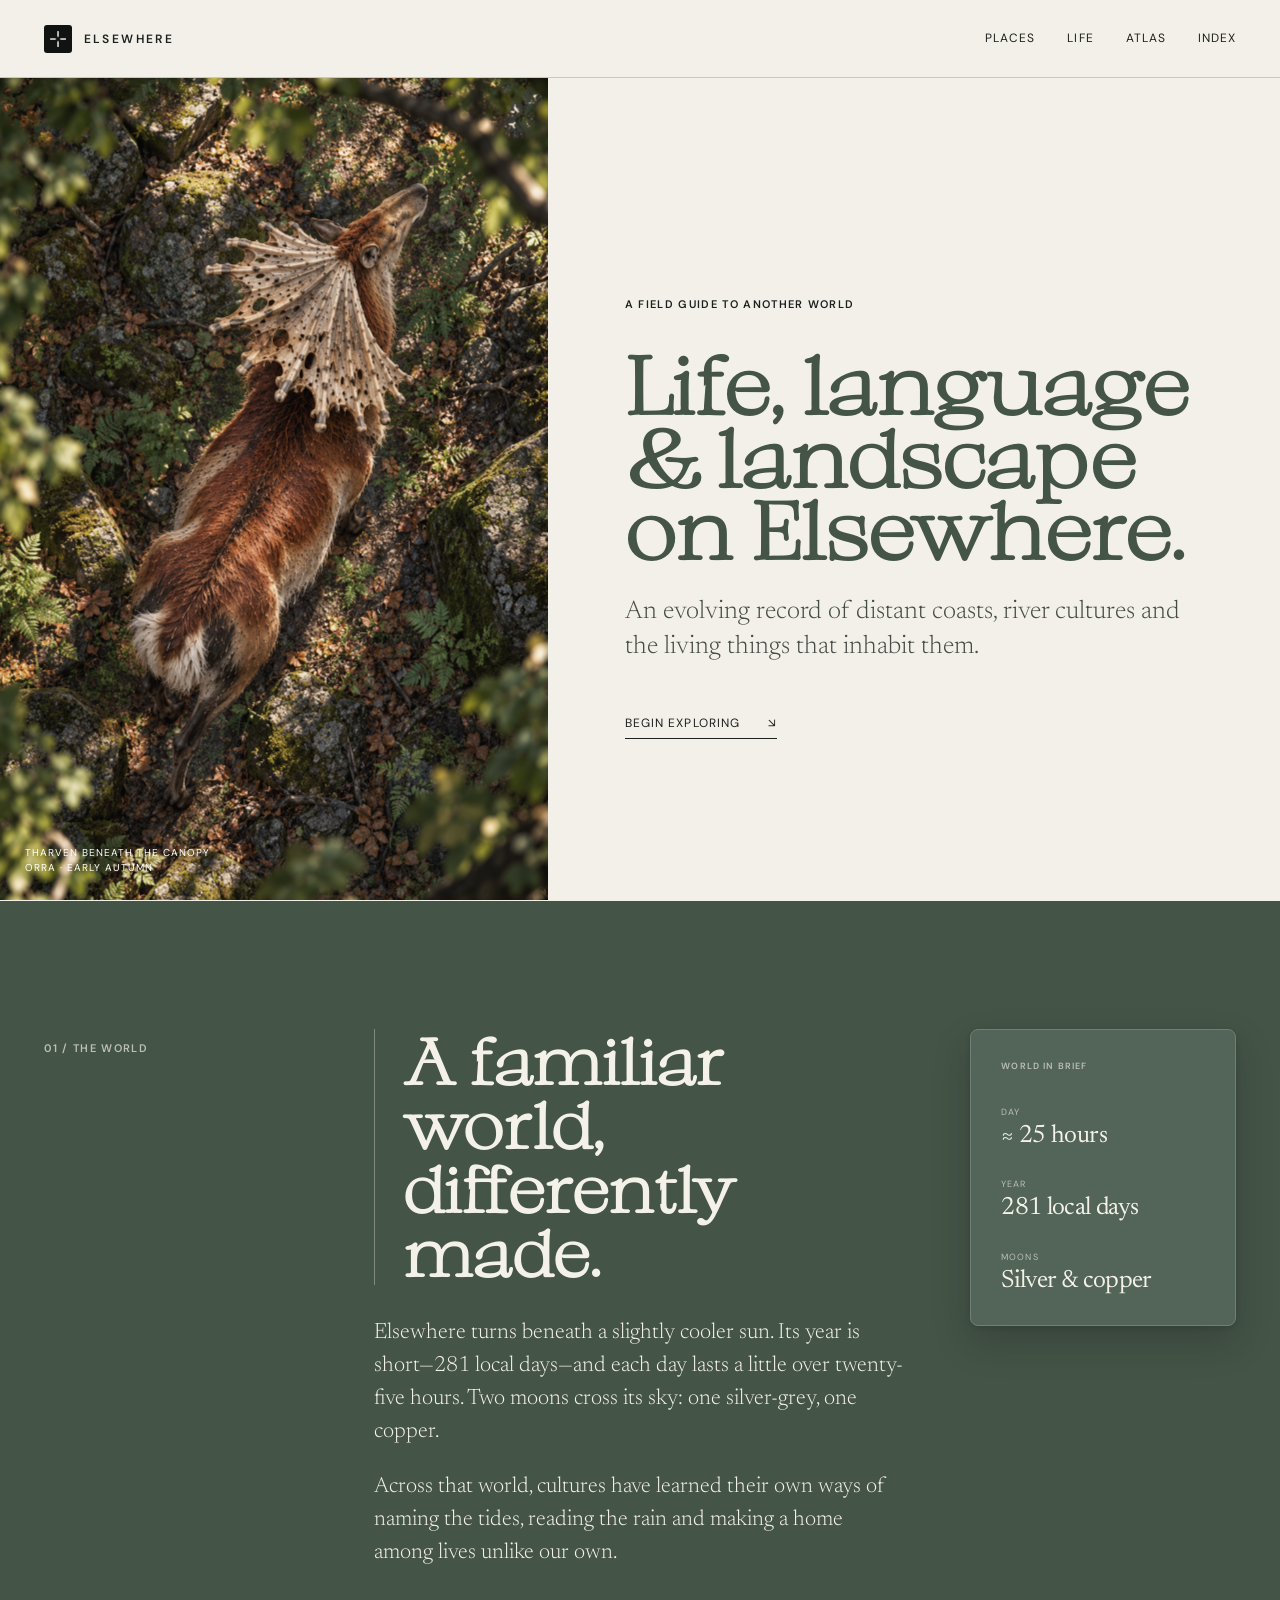
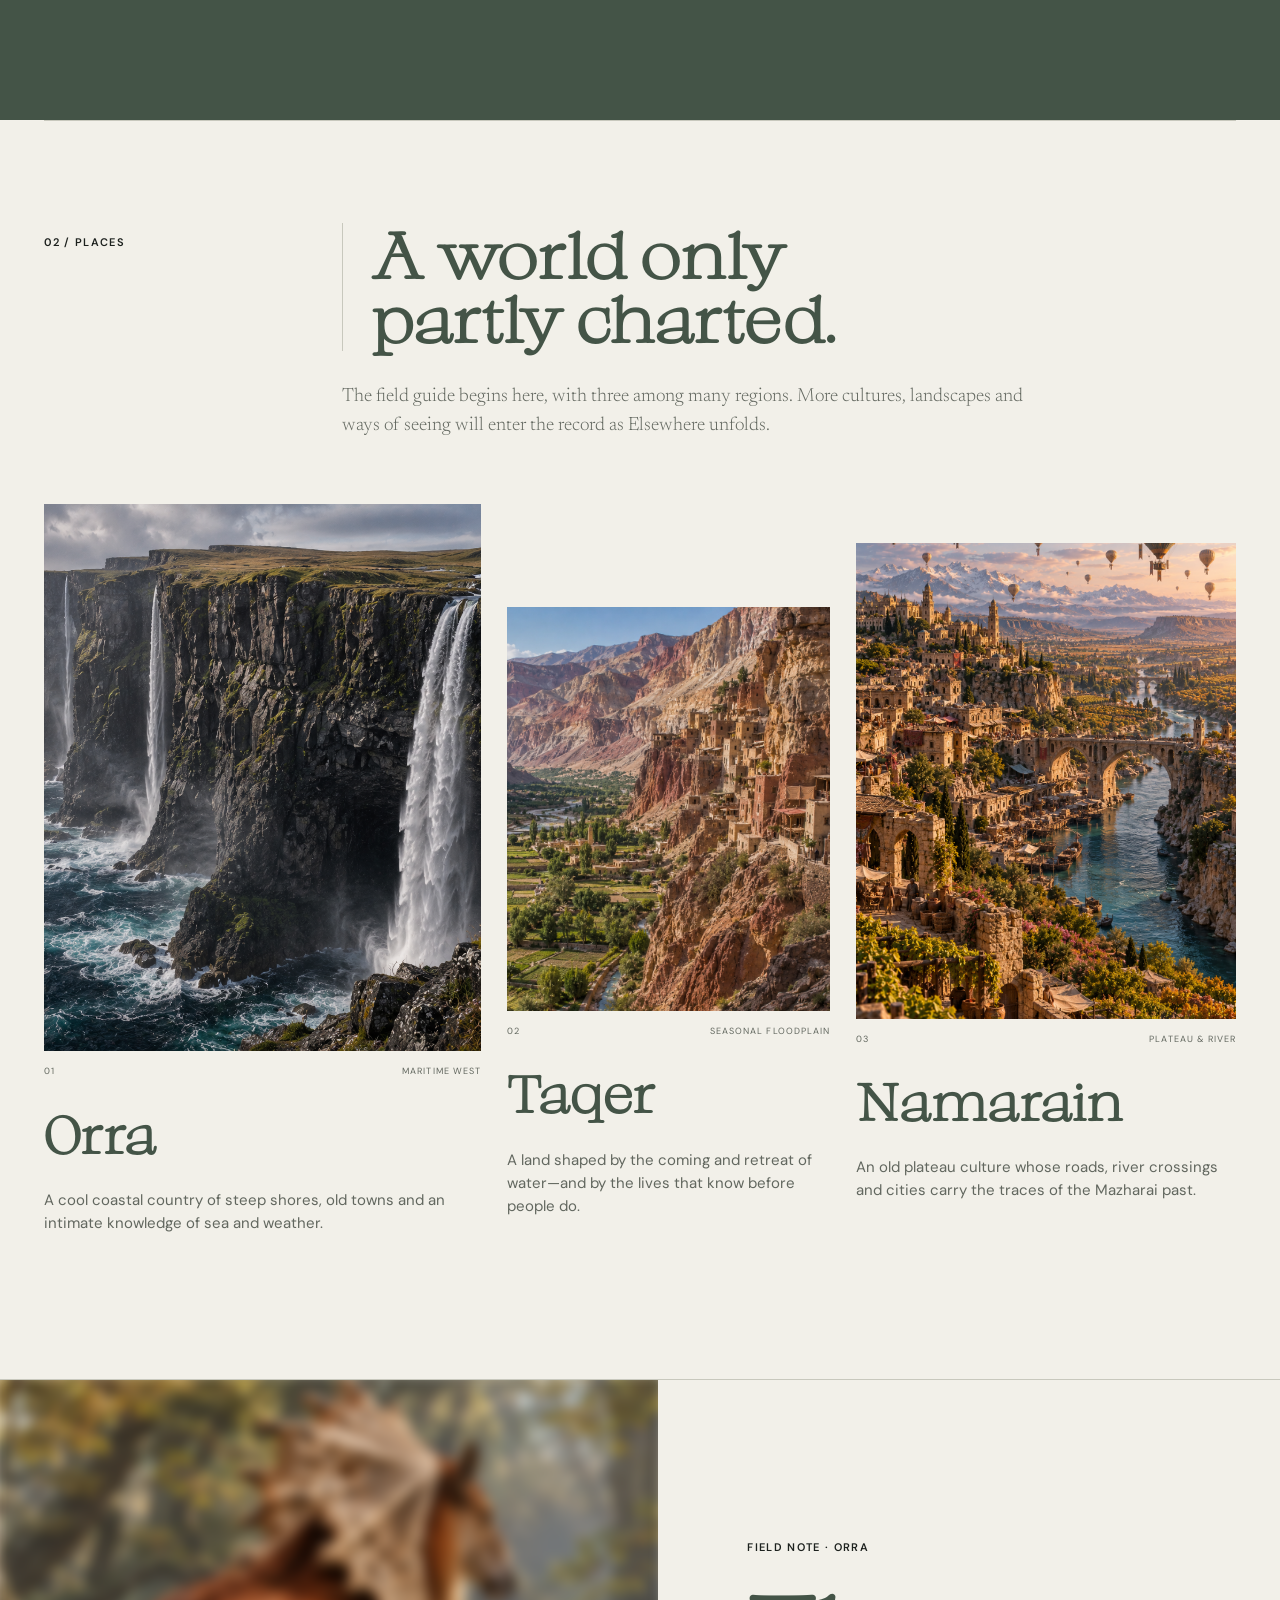
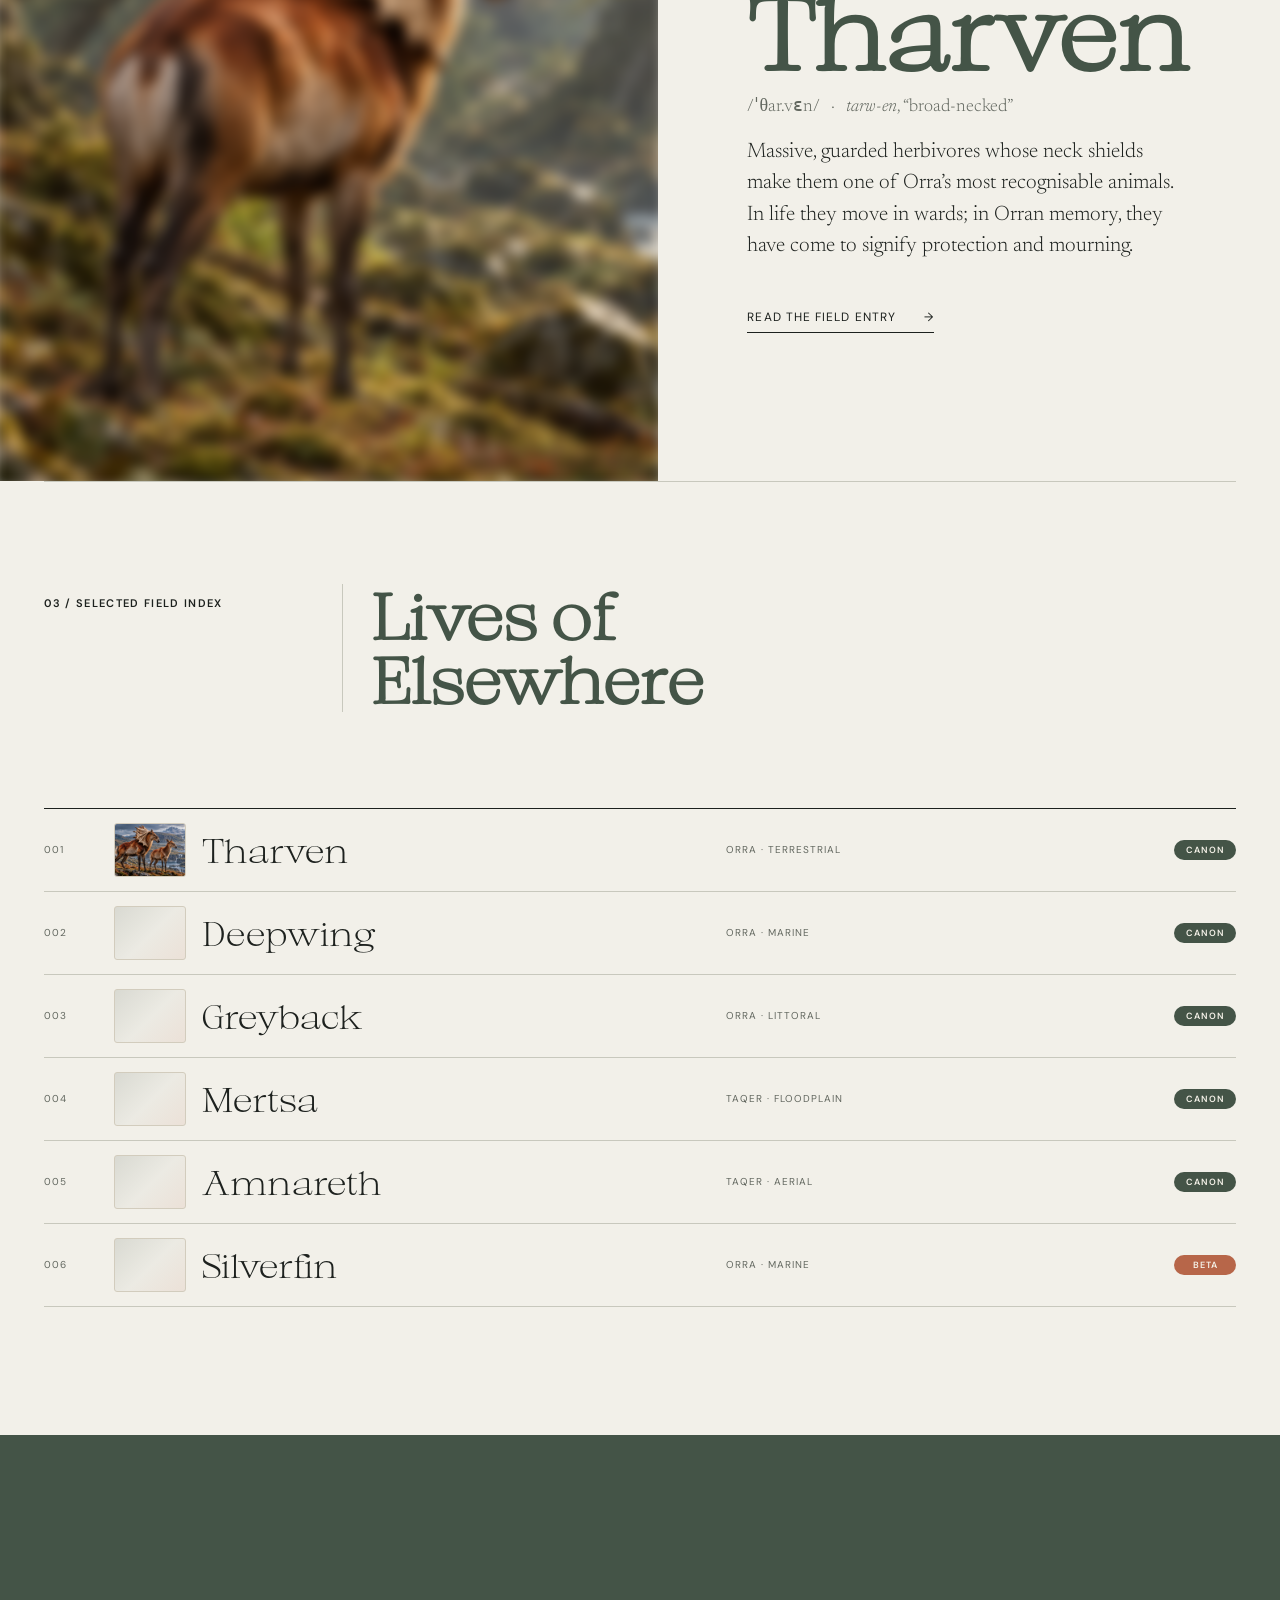
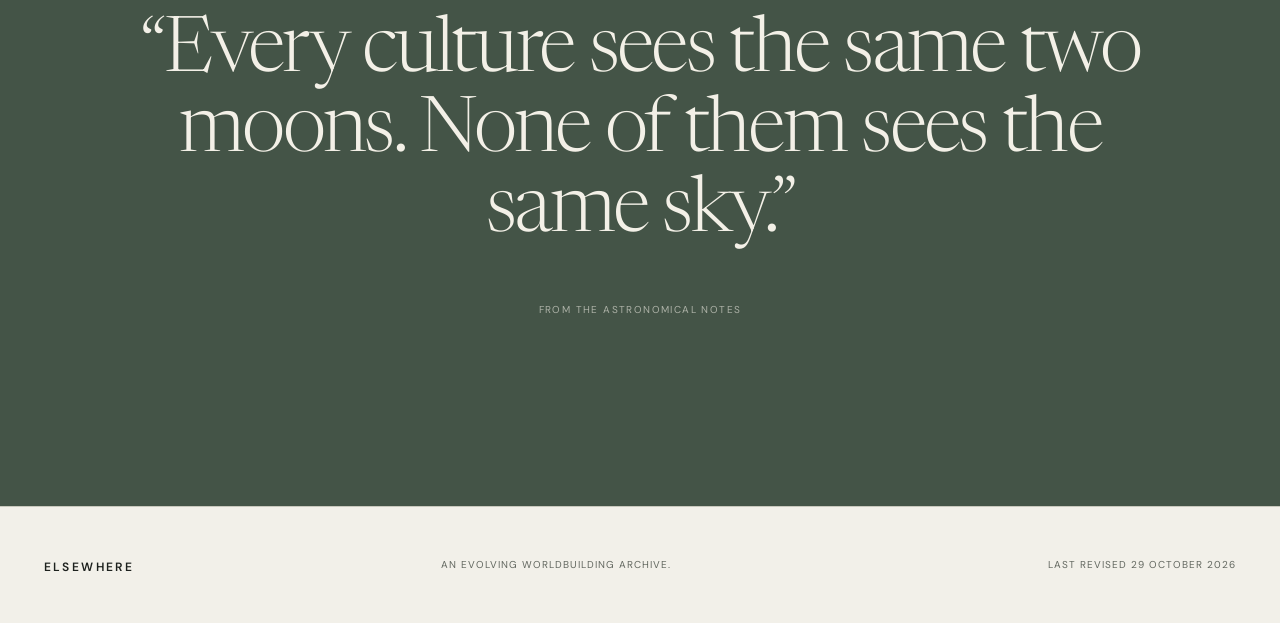
==== commit 8e6beed8: "Add Tharven cross-page view transition" ====
--- a/index.html
+++ b/index.html
@@ -5,7 +5,7 @@
   <meta name="viewport" content="width=device-width, initial-scale=1">
   <meta name="description" content="Elsewhere — a field guide to another world.">
   <title>Elsewhere — A field guide to another world</title>
-  <link rel="stylesheet" href="assets/styles.css?v=8">
+  <link rel="stylesheet" href="assets/styles.css?v=9">
   <script src="assets/site.js?v=7" defer></script>
 </head>
 <body>
@@ -101,7 +101,7 @@
         <h2>Lives of Elsewhere</h2>
       </div>
       <div class="index-list">
-        <a href="articles/tharven.html"><span class="index-no">001</span><span class="index-thumb"><img src="assets/images/tharven-article-hero.png" alt=""></span><strong>Tharven</strong><span class="index-meta">Orra · terrestrial</span><i class="status status--canon">CANON</i></a>
+        <a href="articles/tharven.html?v=view-transition"><span class="index-no">001</span><span class="index-thumb"><img src="assets/images/tharven-article-hero.png" alt=""></span><strong>Tharven</strong><span class="index-meta">Orra · terrestrial</span><i class="status status--canon">CANON</i></a>
         <a href="#life"><span class="index-no">002</span><span class="index-thumb index-thumb--placeholder" aria-hidden="true"></span><strong>Deepwing</strong><span class="index-meta">Orra · marine</span><i class="status status--canon">CANON</i></a>
         <a href="#life"><span class="index-no">003</span><span class="index-thumb index-thumb--placeholder" aria-hidden="true"></span><strong>Greyback</strong><span class="index-meta">Orra · littoral</span><i class="status status--canon">CANON</i></a>
         <a href="#life"><span class="index-no">004</span><span class="index-thumb index-thumb--placeholder" aria-hidden="true"></span><strong>Mertsa</strong><span class="index-meta">Taqer · floodplain</span><i class="status status--canon">CANON</i></a>
--- a/assets/styles.css
+++ b/assets/styles.css
@@ -85,7 +85,7 @@
 .index-list { border-top:1px solid var(--ink); }
 .index-list a { display:grid; grid-template-columns:54px 72px 1.2fr 1fr 70px; gap:1rem; padding:14px 0; border-bottom:1px solid var(--rule); align-items:center; }
 .index-list a:hover strong { padding-left:10px; }
-.index-list strong { font:400 30px var(--serif); transition:padding .2s; }
+.index-list strong { font:400 34px/1 var(--display); transition:padding .2s; }
 .index-list span,.index-list i { font-size:10px; text-transform:uppercase; letter-spacing:.1em; color:var(--muted); font-style:normal; }
 .index-list .index-thumb { width:72px; aspect-ratio:4/3; overflow:hidden; border:1px solid var(--cream-border); border-radius:3px; background:var(--cream); }
 .index-list .index-thumb img { display:block; width:100%; height:100%; object-fit:cover; object-position:center; }
@@ -118,6 +118,17 @@
 .article-prose { font:300 20px/1.65 var(--serif); }
 .article-prose .lede { font-size:32px; line-height:1.35; }
 .article-prose h2 { font-size:55px; margin:1.4em 0 .25em; }
+
+@media (prefers-reduced-motion:no-preference) {
+  @view-transition { navigation:auto; }
+  .index-list a[href^="articles/tharven.html"] .index-thumb img,
+  .article-lead img { view-transition-name:tharven-image; }
+  .index-list a[href^="articles/tharven.html"] strong,
+  .article-hero h1 { view-transition-name:tharven-title; }
+  ::view-transition-group(tharven-image) { animation-duration:.72s; animation-timing-function:cubic-bezier(.22,.72,.18,1); }
+  ::view-transition-group(tharven-title) { animation-duration:.58s; animation-timing-function:cubic-bezier(.22,.72,.18,1); }
+  ::view-transition-old(root),::view-transition-new(root) { animation-duration:.38s; }
+}
 .article-prose blockquote { margin:2.5em 0; padding:0 0 0 1.2em; border-left:1px solid var(--ink); font-size:36px; line-height:1.25; }
 .editorial-note { margin-top:4rem; padding:24px; border:1px solid var(--rule); font-family:var(--sans); font-size:13px; }
 .editorial-note strong { text-transform:uppercase; letter-spacing:.1em; font-size:9px; }
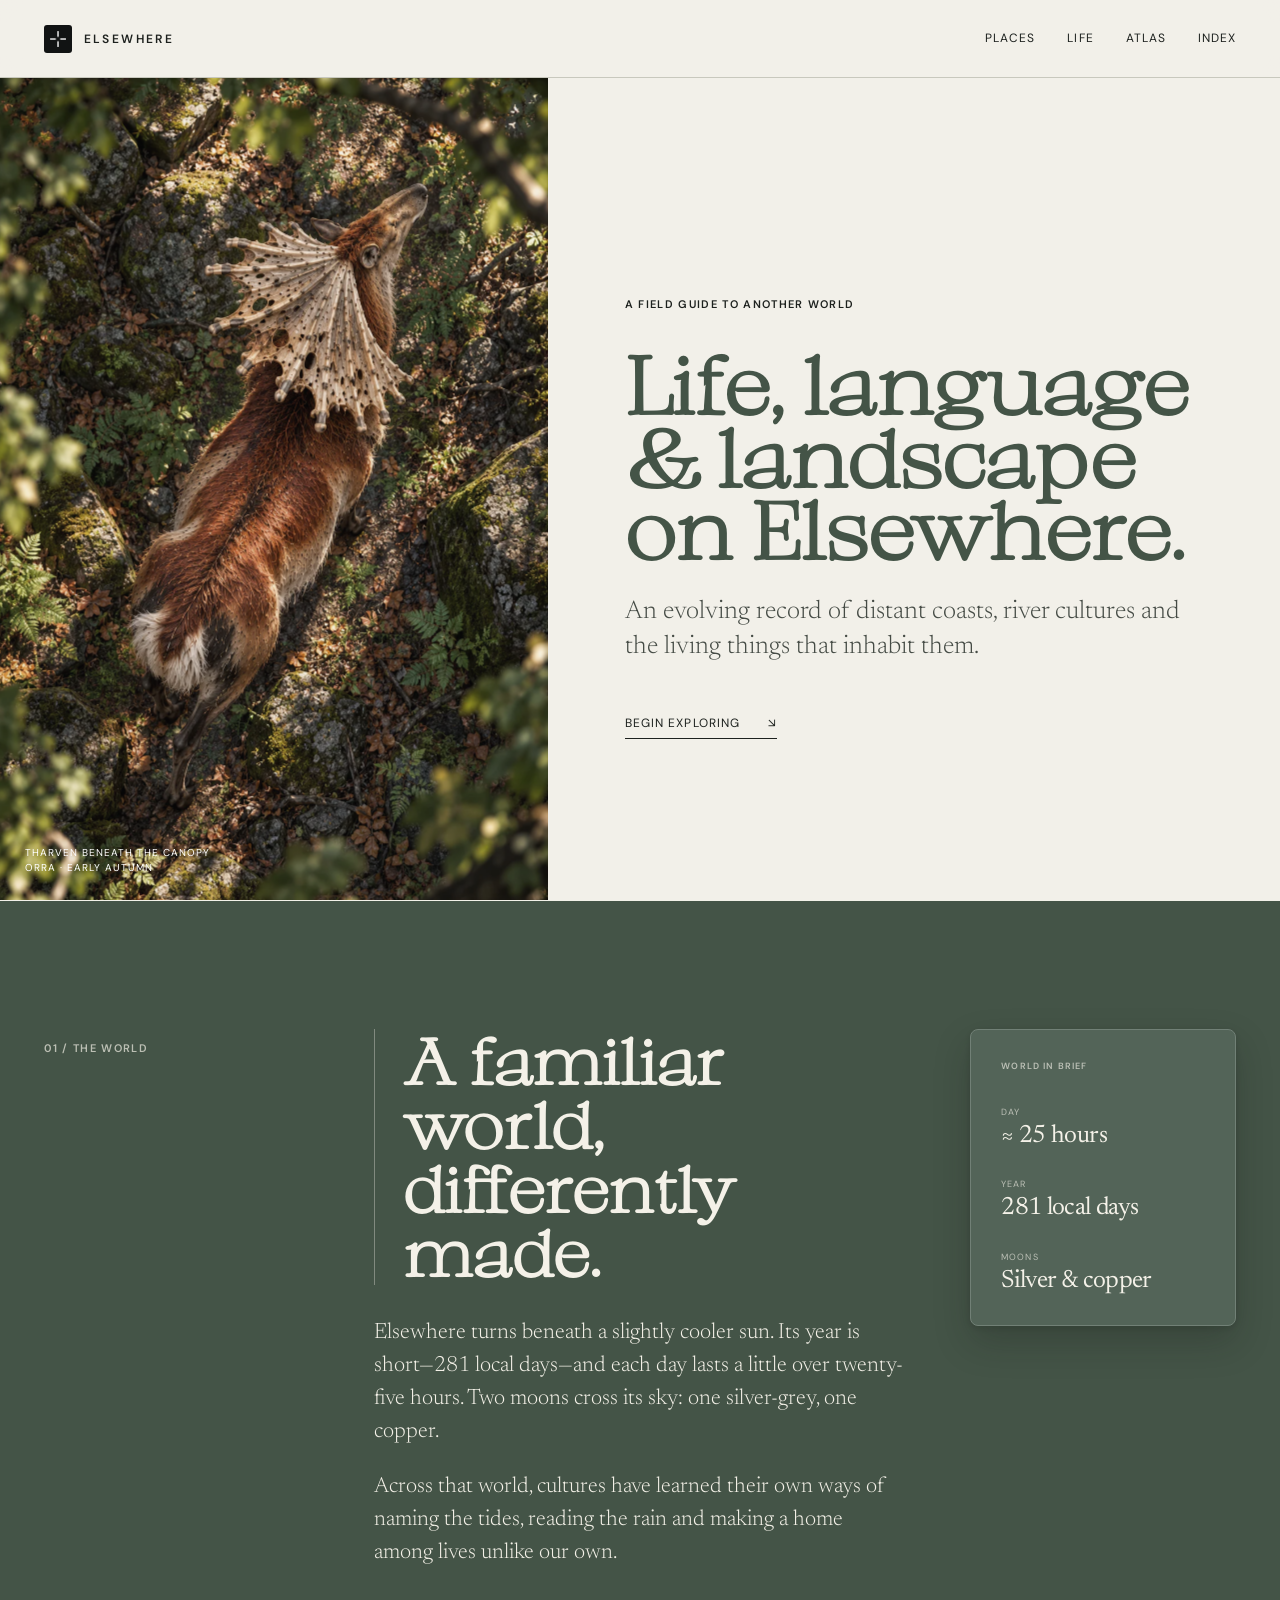
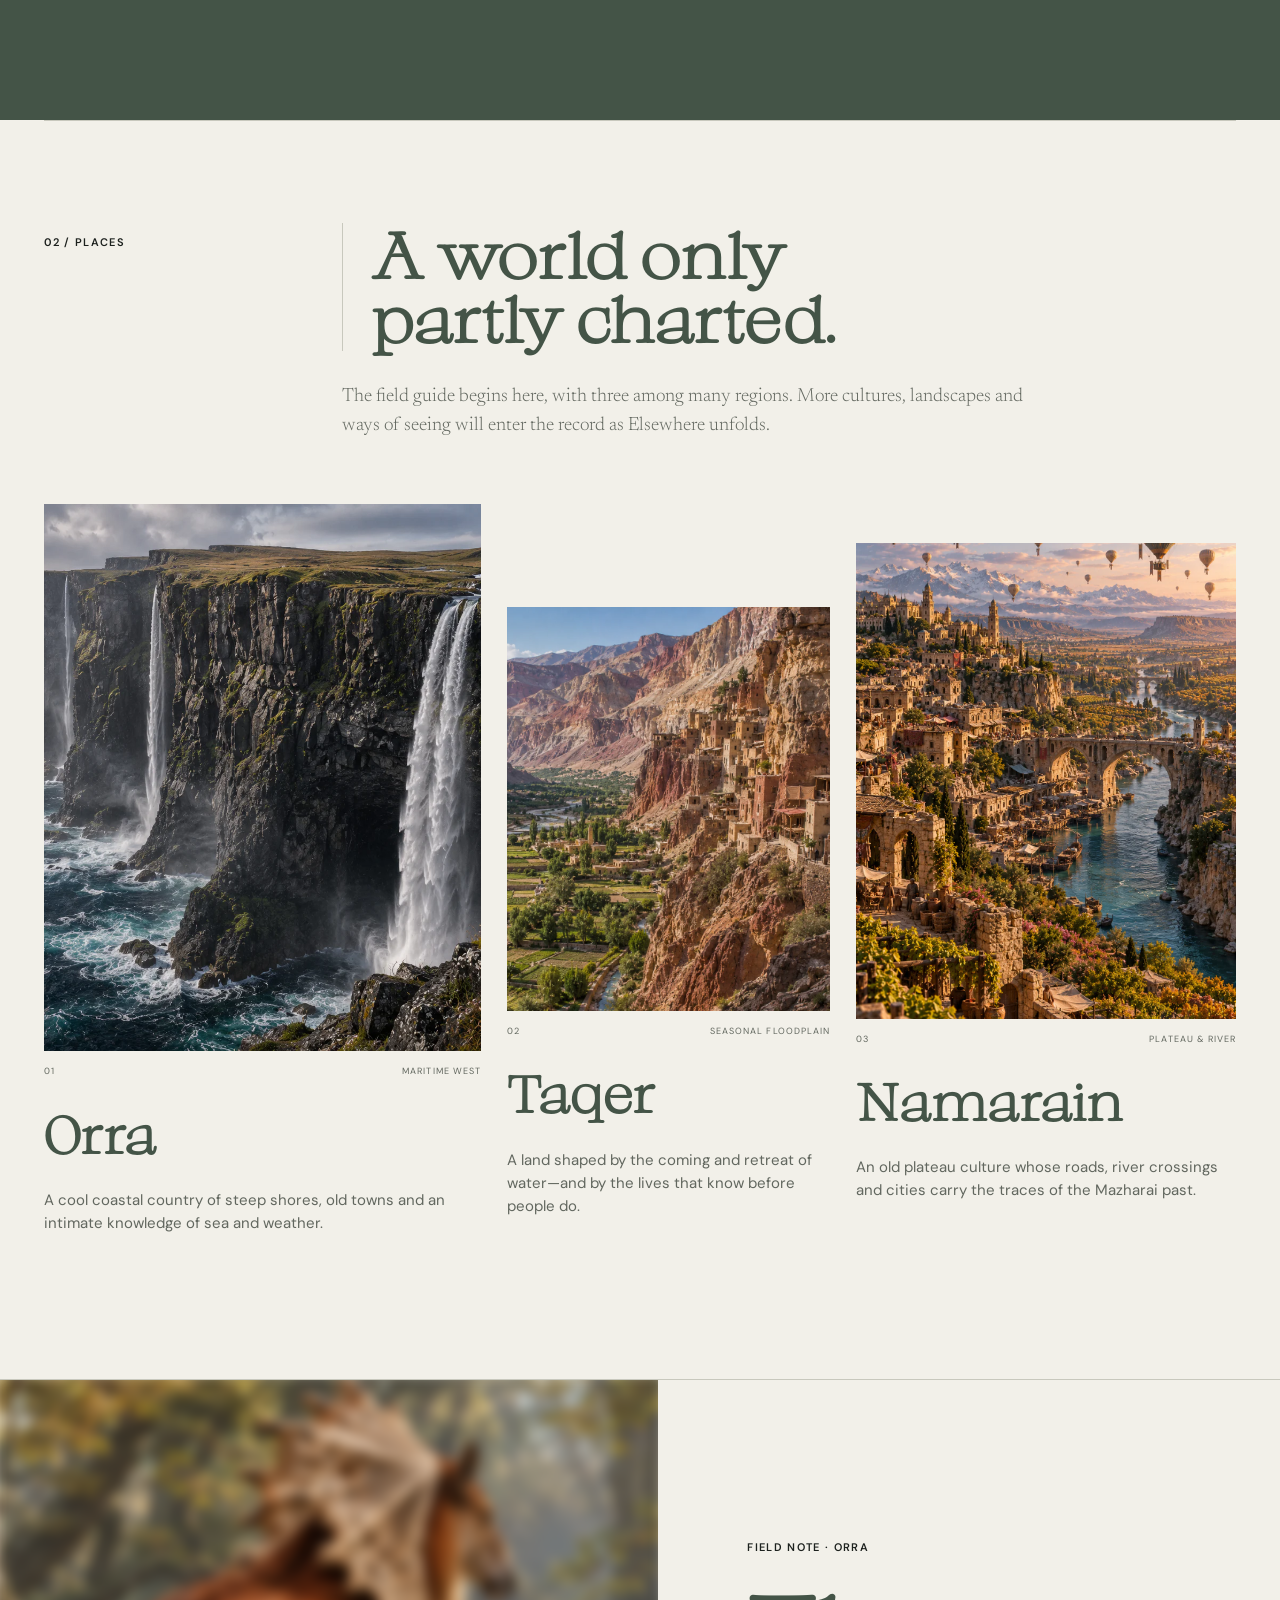
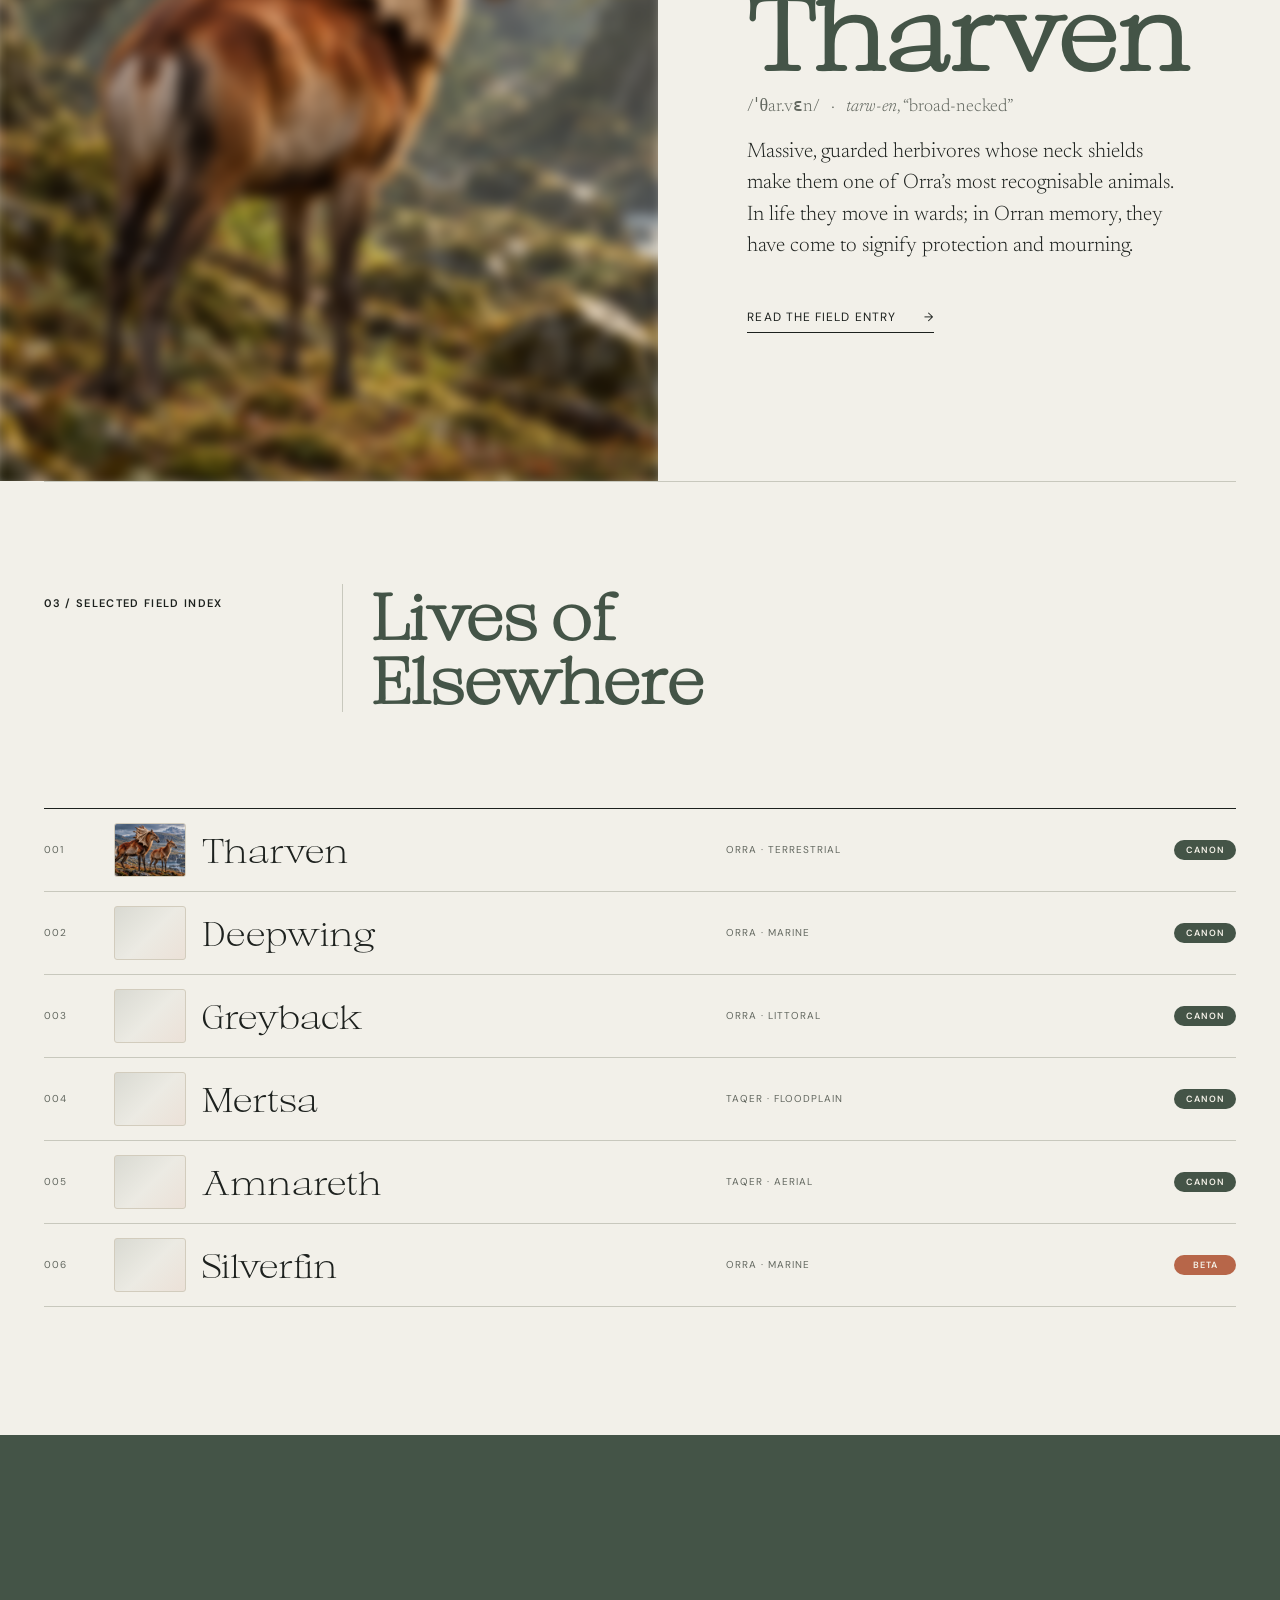
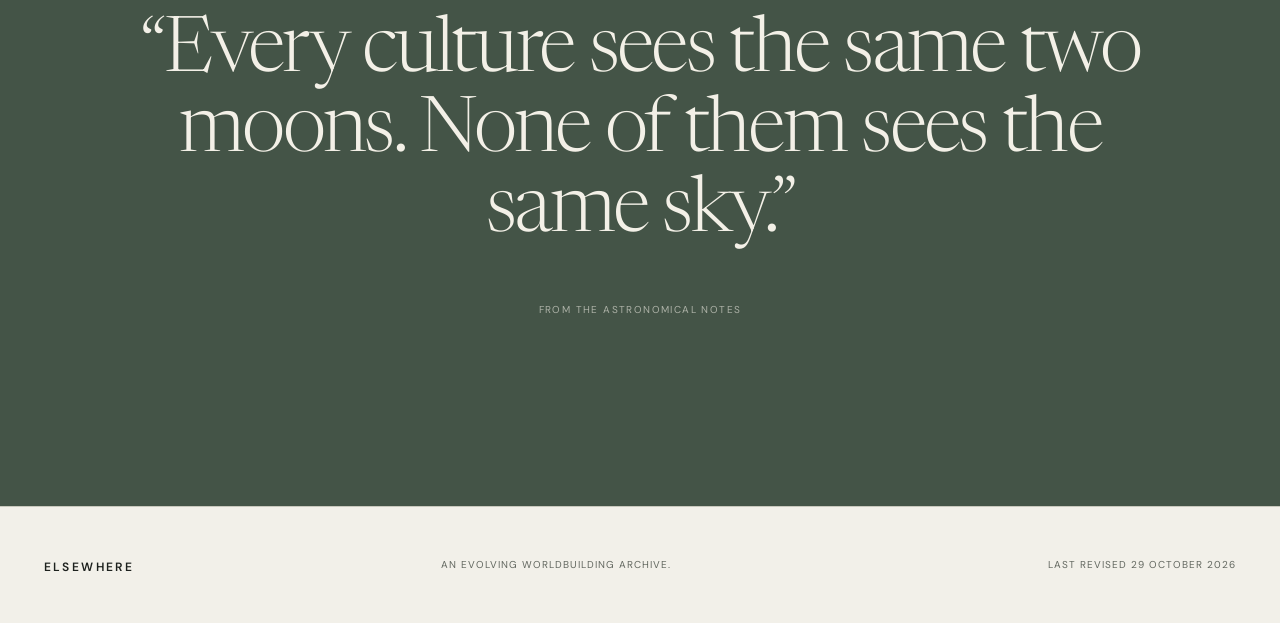
==== commit c8286a38: "Optimize photography for web delivery" ====
--- a/index.html
+++ b/index.html
@@ -6,7 +6,7 @@
   <meta name="description" content="Elsewhere — a field guide to another world.">
   <title>Elsewhere — A field guide to another world</title>
   <link rel="stylesheet" href="assets/styles.css?v=9">
-  <script src="assets/site.js?v=7" defer></script>
+  <script src="assets/site.js?v=8" defer></script>
 </head>
 <body>
   <header class="site-header">
@@ -23,7 +23,7 @@
   <main>
     <section class="hero" aria-labelledby="hero-title">
       <figure class="hero-image">
-        <img src="assets/images/tharven-canopy-view.png" alt="A Tharven seen from the forest canopy, standing among mossy rocks and autumn leaves">
+        <img src="assets/images/tharven-canopy-view.webp" width="1024" height="1536" fetchpriority="high" alt="A Tharven seen from the forest canopy, standing among mossy rocks and autumn leaves">
       </figure>
       <div class="hero-copy">
         <p class="eyebrow">A field guide to another world</p>
@@ -59,7 +59,7 @@
       <div class="place-grid">
         <article class="place-card place-card--orra">
           <a href="#orra">
-            <div class="place-image place-image--orra"><img src="assets/images/orra-cliffs-places.png" alt="Waterfalls descending from the high sea cliffs of Orra"></div>
+            <div class="place-image place-image--orra"><img src="assets/images/orra-cliffs-places.webp" width="1536" height="1024" loading="lazy" decoding="async" alt="Waterfalls descending from the high sea cliffs of Orra"></div>
             <div class="card-meta"><span>01</span><span>Maritime west</span></div>
             <h3>Orra</h3>
             <p>A cool coastal country of steep shores, old towns and an intimate knowledge of sea and weather.</p>
@@ -67,7 +67,7 @@
         </article>
         <article class="place-card place-card--taqer">
           <a href="#taqer">
-            <div class="place-image place-image--taqer"><img src="assets/images/taqer-inhabited-valley.png" alt="An inhabited river valley beneath the red cliffs of Taqer"></div>
+            <div class="place-image place-image--taqer"><img src="assets/images/taqer-inhabited-valley.webp" width="1536" height="1024" loading="lazy" decoding="async" alt="An inhabited river valley beneath the red cliffs of Taqer"></div>
             <div class="card-meta"><span>02</span><span>Seasonal floodplain</span></div>
             <h3>Taqer</h3>
             <p>A land shaped by the coming and retreat of water—and by the lives that know before people do.</p>
@@ -75,7 +75,7 @@
         </article>
         <article class="place-card place-card--namarain">
           <a href="#namarain">
-            <div class="place-image place-image--namarain"><img src="assets/images/namarain-oravan.png" alt="Oravan rising above a river valley in Namarain, with balloons crossing the sky"></div>
+            <div class="place-image place-image--namarain"><img src="assets/images/namarain-oravan.webp" width="1024" height="1536" loading="lazy" decoding="async" alt="Oravan rising above a river valley in Namarain, with balloons crossing the sky"></div>
             <div class="card-meta"><span>03</span><span>Plateau &amp; river</span></div>
             <h3>Namarain</h3>
             <p>An old plateau culture whose roads, river crossings and cities carry the traces of the Mazharai past.</p>
@@ -85,7 +85,7 @@
     </section>
 
     <section class="feature ruled-section" id="life">
-      <div class="feature-image"><img src="assets/images/tharven-field-note.png" alt="A Tharven seen from behind in an autumn forest"></div>
+      <div class="feature-image"><img src="assets/images/tharven-field-note.webp" width="1536" height="1024" loading="lazy" decoding="async" alt="A Tharven seen from behind in an autumn forest"></div>
       <div class="feature-copy">
         <p class="eyebrow">Field note · Orra</p>
         <h2>Tharven</h2>
@@ -101,7 +101,7 @@
         <h2>Lives of Elsewhere</h2>
       </div>
       <div class="index-list">
-        <a href="articles/tharven.html?v=view-transition"><span class="index-no">001</span><span class="index-thumb"><img src="assets/images/tharven-article-hero.png" alt=""></span><strong>Tharven</strong><span class="index-meta">Orra · terrestrial</span><i class="status status--canon">CANON</i></a>
+        <a href="articles/tharven.html?v=forward-transition"><span class="index-no">001</span><span class="index-thumb"><img src="assets/images/tharven-article-hero.webp" width="1536" height="1024" loading="lazy" decoding="async" alt=""></span><strong>Tharven</strong><span class="index-meta">Orra · terrestrial</span><i class="status status--canon">CANON</i></a>
         <a href="#life"><span class="index-no">002</span><span class="index-thumb index-thumb--placeholder" aria-hidden="true"></span><strong>Deepwing</strong><span class="index-meta">Orra · marine</span><i class="status status--canon">CANON</i></a>
         <a href="#life"><span class="index-no">003</span><span class="index-thumb index-thumb--placeholder" aria-hidden="true"></span><strong>Greyback</strong><span class="index-meta">Orra · littoral</span><i class="status status--canon">CANON</i></a>
         <a href="#life"><span class="index-no">004</span><span class="index-thumb index-thumb--placeholder" aria-hidden="true"></span><strong>Mertsa</strong><span class="index-meta">Taqer · floodplain</span><i class="status status--canon">CANON</i></a>
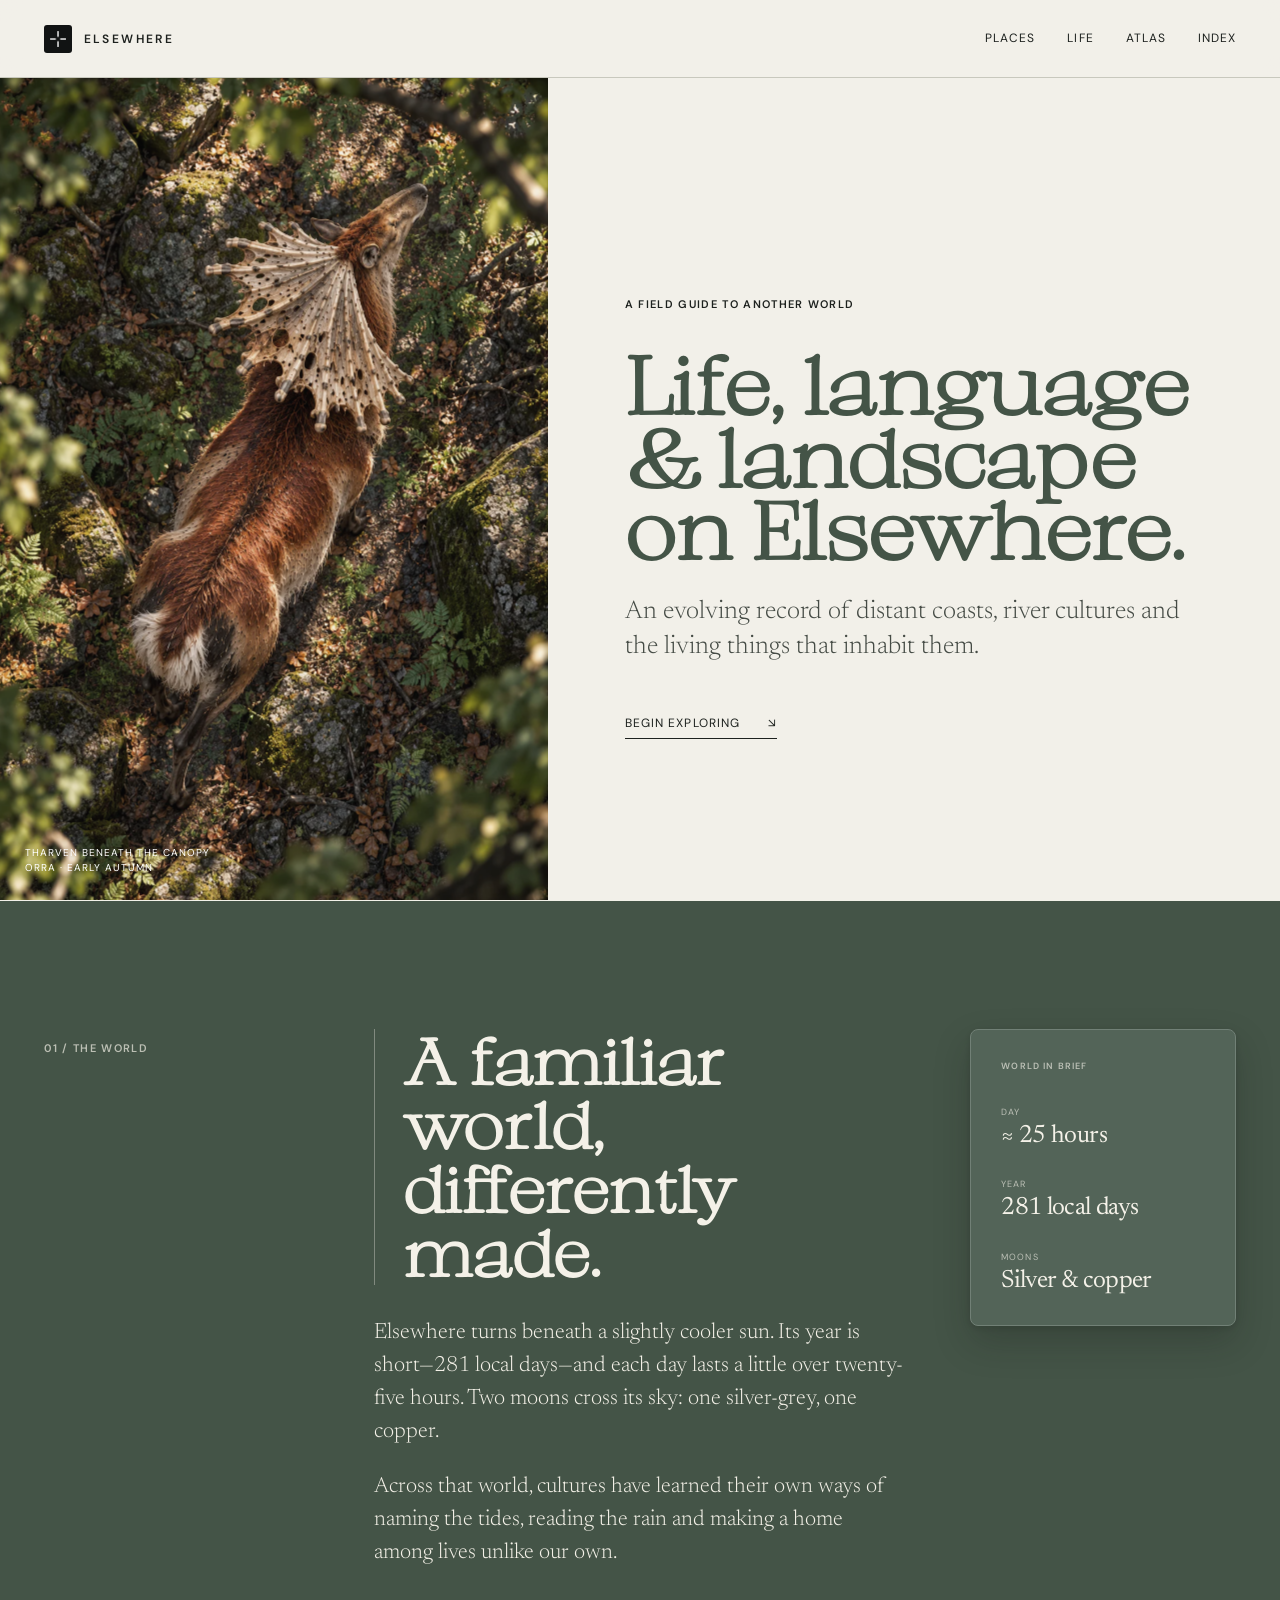
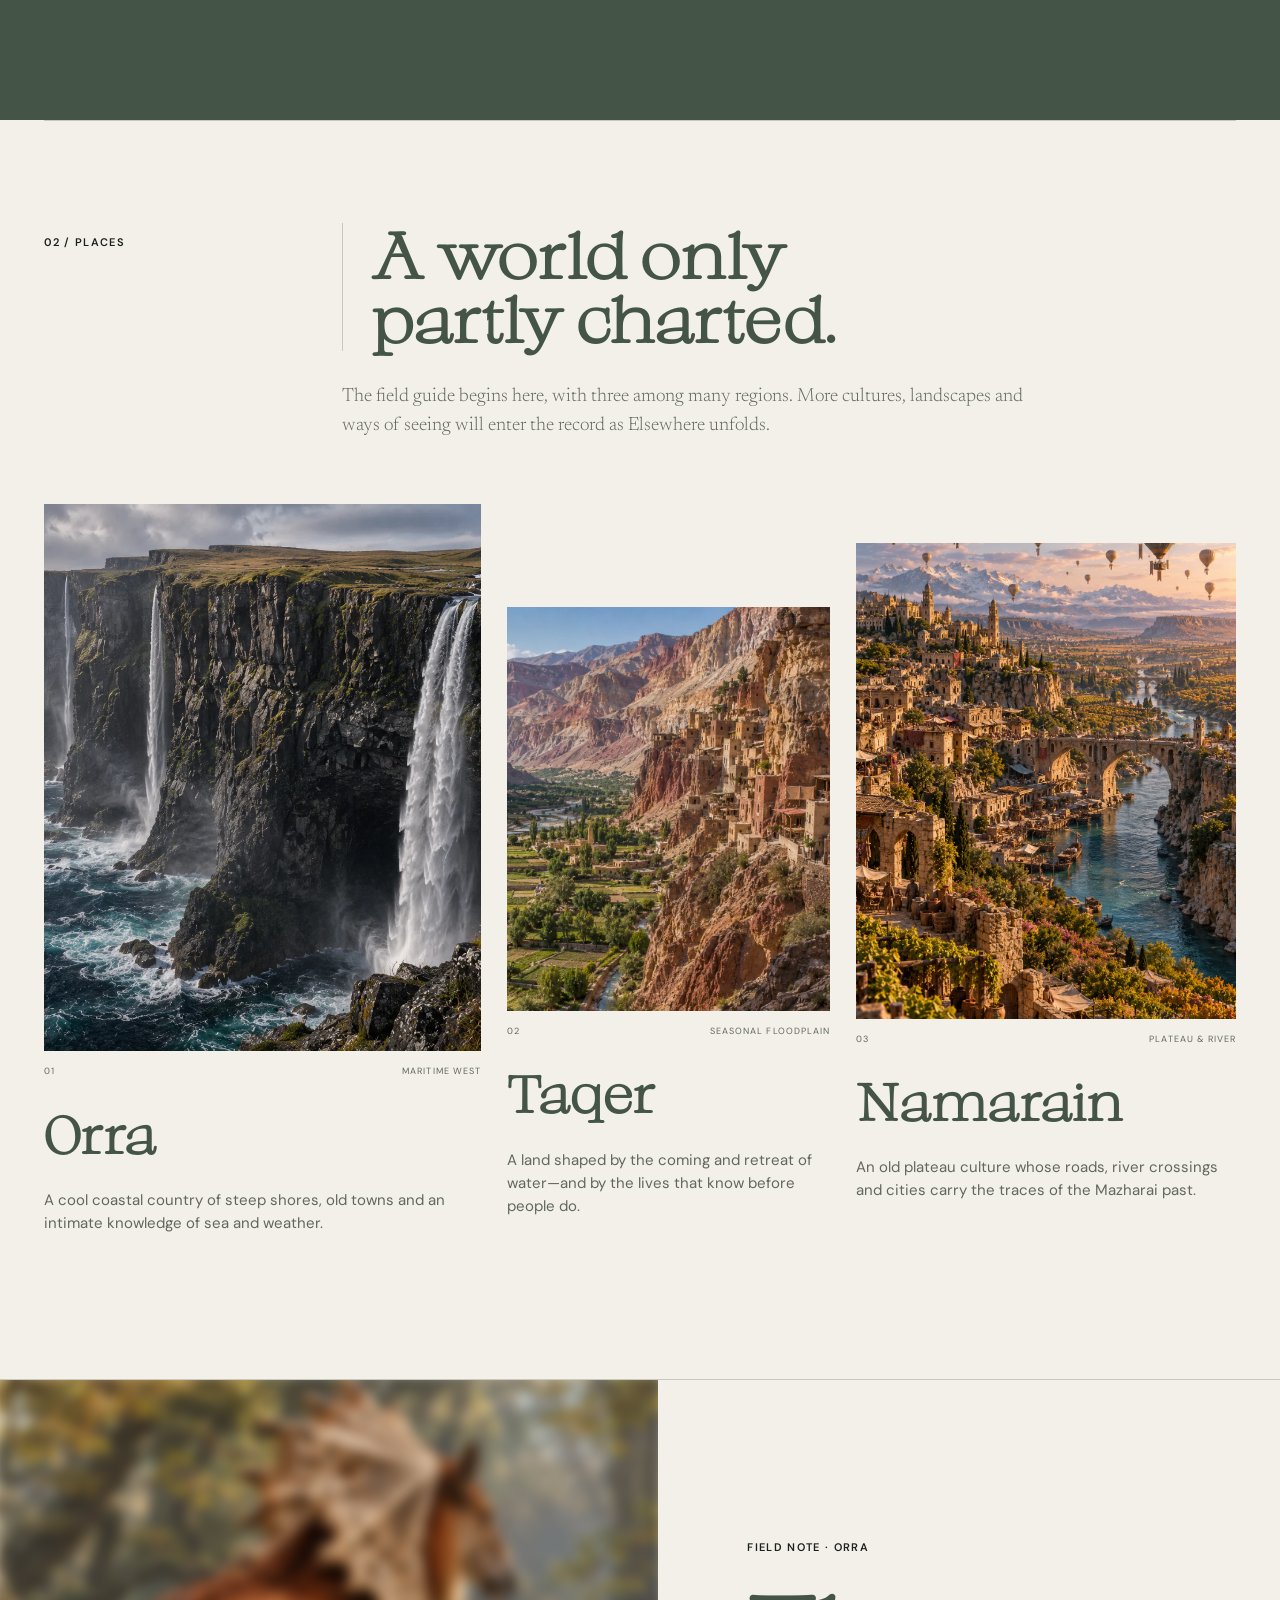
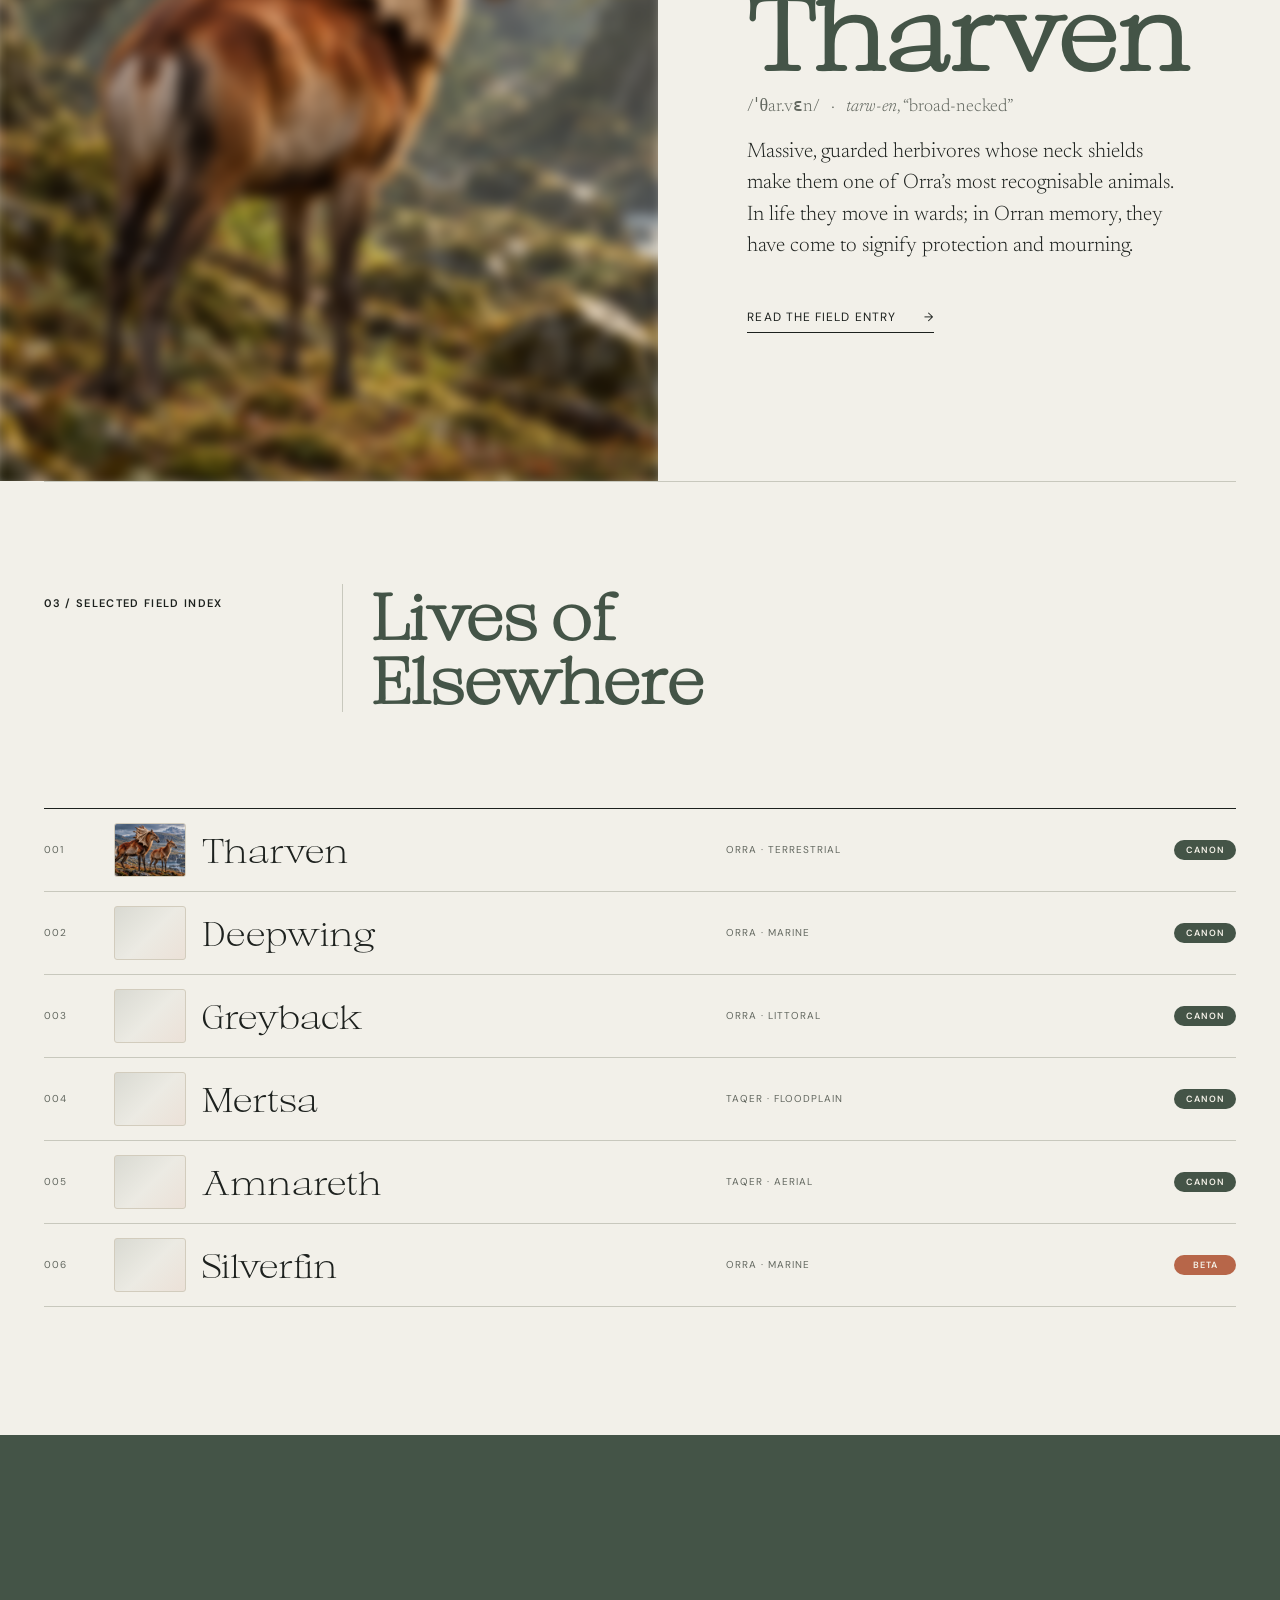
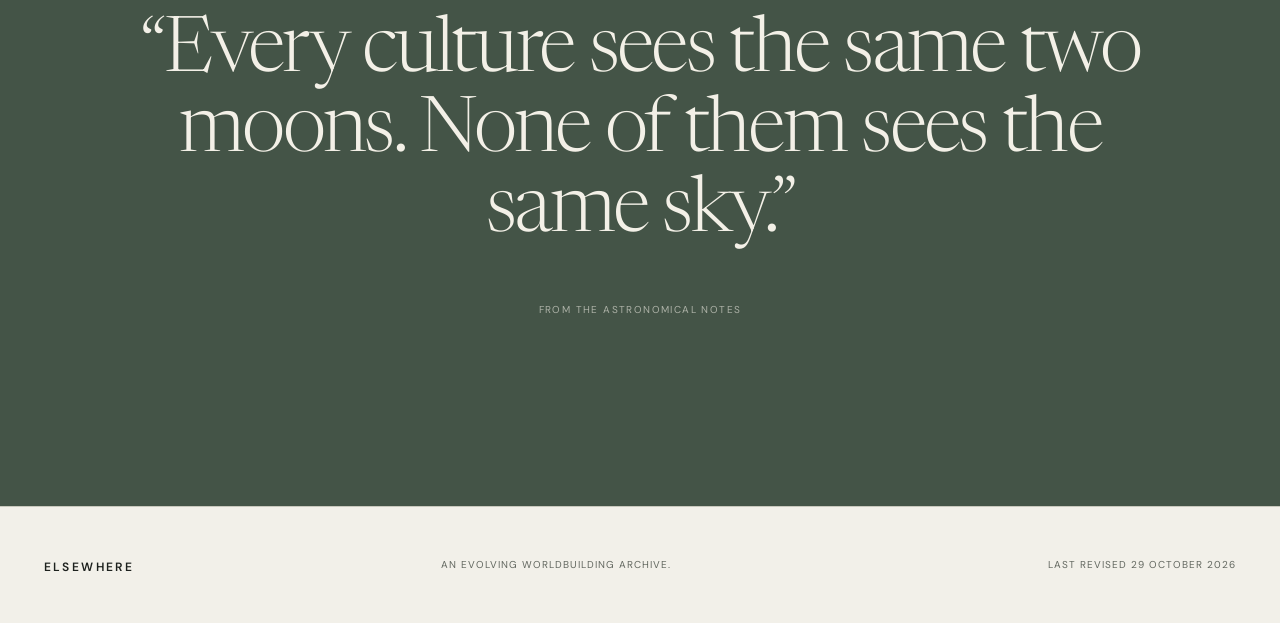
==== commit e27920fd: "Animate place card transitions" ====
--- a/index.html
+++ b/index.html
@@ -5,8 +5,8 @@
   <meta name="viewport" content="width=device-width, initial-scale=1">
   <meta name="description" content="Elsewhere — a field guide to another world.">
   <title>Elsewhere — A field guide to another world</title>
-  <link rel="stylesheet" href="assets/styles.css?v=9">
-  <script src="assets/site.js?v=8" defer></script>
+  <link rel="stylesheet" href="assets/styles.css?v=12">
+  <script src="assets/site.js?v=10" defer></script>
 </head>
 <body>
   <header class="site-header">
@@ -58,7 +58,7 @@
       </div>
       <div class="place-grid">
         <article class="place-card place-card--orra">
-          <a href="#orra">
+          <a href="places/orra.html">
             <div class="place-image place-image--orra"><img src="assets/images/orra-cliffs-places.webp" width="1536" height="1024" loading="lazy" decoding="async" alt="Waterfalls descending from the high sea cliffs of Orra"></div>
             <div class="card-meta"><span>01</span><span>Maritime west</span></div>
             <h3>Orra</h3>
@@ -66,7 +66,7 @@
           </a>
         </article>
         <article class="place-card place-card--taqer">
-          <a href="#taqer">
+          <a href="places/taqer.html">
             <div class="place-image place-image--taqer"><img src="assets/images/taqer-inhabited-valley.webp" width="1536" height="1024" loading="lazy" decoding="async" alt="An inhabited river valley beneath the red cliffs of Taqer"></div>
             <div class="card-meta"><span>02</span><span>Seasonal floodplain</span></div>
             <h3>Taqer</h3>
@@ -74,7 +74,7 @@
           </a>
         </article>
         <article class="place-card place-card--namarain">
-          <a href="#namarain">
+          <a href="places/namarain.html">
             <div class="place-image place-image--namarain"><img src="assets/images/namarain-oravan.webp" width="1024" height="1536" loading="lazy" decoding="async" alt="Oravan rising above a river valley in Namarain, with balloons crossing the sky"></div>
             <div class="card-meta"><span>03</span><span>Plateau &amp; river</span></div>
             <h3>Namarain</h3>
@@ -102,11 +102,11 @@
       </div>
       <div class="index-list">
         <a href="articles/tharven.html?v=forward-transition"><span class="index-no">001</span><span class="index-thumb"><img src="assets/images/tharven-article-hero.webp" width="1536" height="1024" loading="lazy" decoding="async" alt=""></span><strong>Tharven</strong><span class="index-meta">Orra · terrestrial</span><i class="status status--canon">CANON</i></a>
-        <a href="#life"><span class="index-no">002</span><span class="index-thumb index-thumb--placeholder" aria-hidden="true"></span><strong>Deepwing</strong><span class="index-meta">Orra · marine</span><i class="status status--canon">CANON</i></a>
-        <a href="#life"><span class="index-no">003</span><span class="index-thumb index-thumb--placeholder" aria-hidden="true"></span><strong>Greyback</strong><span class="index-meta">Orra · littoral</span><i class="status status--canon">CANON</i></a>
-        <a href="#life"><span class="index-no">004</span><span class="index-thumb index-thumb--placeholder" aria-hidden="true"></span><strong>Mertsa</strong><span class="index-meta">Taqer · floodplain</span><i class="status status--canon">CANON</i></a>
-        <a href="#life"><span class="index-no">005</span><span class="index-thumb index-thumb--placeholder" aria-hidden="true"></span><strong>Amnareth</strong><span class="index-meta">Taqer · aerial</span><i class="status status--canon">CANON</i></a>
-        <a href="#life"><span class="index-no">006</span><span class="index-thumb index-thumb--placeholder" aria-hidden="true"></span><strong>Silverfin</strong><span class="index-meta">Orra · marine</span><i class="status status--beta">BETA</i></a>
+        <a href="articles/deepwing.html"><span class="index-no">002</span><span class="index-thumb index-thumb--placeholder" aria-hidden="true"></span><strong>Deepwing</strong><span class="index-meta">Orra · marine</span><i class="status status--canon">CANON</i></a>
+        <a href="articles/greyback.html"><span class="index-no">003</span><span class="index-thumb index-thumb--placeholder" aria-hidden="true"></span><strong>Greyback</strong><span class="index-meta">Orra · littoral</span><i class="status status--canon">CANON</i></a>
+        <a href="articles/mertsa.html"><span class="index-no">004</span><span class="index-thumb index-thumb--placeholder" aria-hidden="true"></span><strong>Mertsa</strong><span class="index-meta">Taqer · floodplain</span><i class="status status--canon">CANON</i></a>
+        <a href="articles/amnareth.html"><span class="index-no">005</span><span class="index-thumb index-thumb--placeholder" aria-hidden="true"></span><strong>Amnareth</strong><span class="index-meta">Taqer · aerial</span><i class="status status--canon">CANON</i></a>
+        <a href="articles/silverfin.html"><span class="index-no">006</span><span class="index-thumb index-thumb--placeholder" aria-hidden="true"></span><strong>Silverfin</strong><span class="index-meta">Orra · marine</span><i class="status status--beta">BETA</i></a>
       </div>
     </section>
 
--- a/assets/styles.css
+++ b/assets/styles.css
@@ -125,8 +125,20 @@
   .article-lead img { view-transition-name:tharven-image; }
   .index-list a[href^="articles/tharven.html"] strong,
   .article-hero h1 { view-transition-name:tharven-title; }
+  .place-card--orra .place-image img,.place-page--orra .region-hero > img { view-transition-name:orra-image; }
+  .place-card--orra h3,.place-page--orra .region-hero h1 { view-transition-name:orra-title; }
+  .place-card--orra a > p,.place-page--orra .region-hero-copy > p:last-child { view-transition-name:orra-description; }
+  .place-card--taqer .place-image img,.place-page--taqer .region-hero > img { view-transition-name:taqer-image; }
+  .place-card--taqer h3,.place-page--taqer .region-hero h1 { view-transition-name:taqer-title; }
+  .place-card--taqer a > p,.place-page--taqer .region-hero-copy > p:last-child { view-transition-name:taqer-description; }
+  .place-card--namarain .place-image img,.place-page--namarain .region-hero > img { view-transition-name:namarain-image; }
+  .place-card--namarain h3,.place-page--namarain .region-hero h1 { view-transition-name:namarain-title; }
+  .place-card--namarain a > p,.place-page--namarain .region-hero-copy > p:last-child { view-transition-name:namarain-description; }
   ::view-transition-group(tharven-image) { animation-duration:.72s; animation-timing-function:cubic-bezier(.22,.72,.18,1); }
   ::view-transition-group(tharven-title) { animation-duration:.58s; animation-timing-function:cubic-bezier(.22,.72,.18,1); }
+  ::view-transition-group(orra-image),::view-transition-group(taqer-image),::view-transition-group(namarain-image) { animation-duration:.82s; animation-timing-function:cubic-bezier(.22,.72,.18,1); }
+  ::view-transition-group(orra-title),::view-transition-group(taqer-title),::view-transition-group(namarain-title) { animation-duration:.72s; animation-timing-function:cubic-bezier(.22,.72,.18,1); }
+  ::view-transition-group(orra-description),::view-transition-group(taqer-description),::view-transition-group(namarain-description) { animation-duration:.64s; animation-timing-function:cubic-bezier(.22,.72,.18,1); }
   ::view-transition-old(root),::view-transition-new(root) { animation-duration:.38s; }
 }
 .article-prose blockquote { margin:2.5em 0; padding:0 0 0 1.2em; border-left:1px solid var(--ink); font-size:36px; line-height:1.25; }
@@ -136,6 +148,32 @@
 .article-next > span { text-transform:uppercase; letter-spacing:.1em; font-size:9px; }
 .article-next a { display:flex; justify-content:space-between; font:300 clamp(60px,10vw,140px)/1 var(--serif); }
 .article-next i { font-style:normal; }
+.region-hero { position:sticky; top:78px; z-index:0; height:calc(100vh - 78px); min-height:calc(100vh - 78px); margin:0; overflow:hidden; background:var(--moss); color:var(--warm-white); }
+.region-hero img { position:absolute; inset:0; filter:brightness(.62) saturate(.84) blur(var(--region-image-blur,0px)); transform:translate3d(0,var(--region-image-y,0),0) scale(1.06); transform-origin:center; will-change:transform,filter; }
+.region-hero-copy { position:absolute; inset:auto 8vw 8vw; z-index:1; max-width:950px; color:#fff; transform:translate3d(0,var(--region-text-y,0),0); will-change:transform; }
+.region-hero .eyebrow { color:inherit; opacity:.78; }
+.region-hero h1 { margin:.08em 0 .16em; color:#fff; font-size:clamp(90px,15vw,220px); line-height:.78; }
+.region-hero p:last-child { max-width:34em; font:300 22px/1.45 var(--serif); }
+.region-body { position:relative; z-index:1; padding:9vw 8vw 12vw; background:var(--paper); }
+.region-intro { display:grid; grid-template-columns:minmax(0,1.4fr) minmax(240px,.6fr); gap:9vw; align-items:start; }
+.region-intro > div > p { max-width:35em; font:300 27px/1.5 var(--serif); }
+.region-notes { padding:28px; border:1px solid var(--cream-border); border-radius:8px; background:var(--cream); box-shadow:0 12px 32px rgba(29,33,30,.06); }
+.region-notes h2 { margin:0 0 1.2rem; font-size:30px; }
+.region-notes dl { margin:0; display:grid; gap:1rem; }
+.region-notes div { display:grid; grid-template-columns:100px 1fr; gap:1rem; }
+.region-notes dt { color:var(--muted); font-size:10px; font-weight:600; letter-spacing:.1em; text-transform:uppercase; }
+.region-notes dd { margin:0; font-family:var(--serif); font-size:18px; }
+.region-index { margin-top:10vw; }
+.region-index > p { font-size:10px; font-weight:600; letter-spacing:.12em; text-transform:uppercase; }
+.region-index h2 { max-width:10em; margin:.2em 0 .7em; font-size:clamp(60px,8vw,120px); line-height:.85; }
+.region-index-list { border-top:1px solid var(--ink); }
+.region-index-list a { display:grid; grid-template-columns:70px 1fr auto; gap:1rem; align-items:center; padding:22px 0; border-bottom:1px solid var(--rule); }
+.region-index-list strong { font:400 34px/1 var(--display); }
+.region-index-list span { color:var(--muted); font-size:10px; letter-spacing:.1em; text-transform:uppercase; }
+.article-lead--placeholder { display:grid; place-items:center; min-height:46vw; background:linear-gradient(135deg,var(--moss),#6f7a6d 55%,#b28b72); color:var(--warm-white); }
+.article-lead--placeholder span { font:400 clamp(54px,10vw,150px)/1 var(--display); opacity:.2; }
+.record-status { display:inline-flex; margin-top:1.5rem; padding:7px 11px 6px; border-radius:999px; background:var(--moss); color:var(--warm-white); font:600 10px/1 var(--sans); letter-spacing:.1em; text-transform:uppercase; }
+.record-status--beta { background:#b76649; }
 
 @media (max-width:800px) {
   .site-header { height:64px; }
@@ -149,7 +187,7 @@
   .hero-copy { padding:12vw 6vw 16vw; }
   .hero h1 { font-size:58px; }
   .image-note { top:calc(62vh - 55px); bottom:auto; }
-  .intro,.section-heading,.feature,.article-hero,.article-body { grid-template-columns:1fr; }
+  .intro,.section-heading,.feature,.article-hero,.article-body,.region-intro { grid-template-columns:1fr; }
   .intro { padding:18vw 0; }
   .intro .section-number { margin-bottom:2rem; }
   .fact-list { margin-top:3rem; }
@@ -174,6 +212,14 @@
   .article-toc { position:static; border-bottom:1px solid var(--rule); padding-bottom:2rem; }
   .article-prose .lede { font-size:27px; }
   .article-next { padding:12vw 6vw; }
+  .region-hero { position:relative; top:auto; height:72vh; min-height:72vh; }
+  .region-hero img,.region-hero-copy { transform:none; will-change:auto; }
+  .region-hero img { filter:brightness(.62) saturate(.84); }
+  .region-hero-copy { inset:auto 6vw 10vw; }
+  .region-hero h1 { font-size:25vw; }
+  .region-body { padding:16vw 7vw 22vw; }
+  .region-index-list a { grid-template-columns:42px 1fr; }
+  .region-index-list a span:last-child { display:none; }
 }
 
-@media (prefers-reduced-motion:reduce) { html { scroll-behavior:auto; } * { transition:none!important; } .hero-image img,.hero-copy,.image-note { transform:none!important; will-change:auto; } .hero-image img { filter:saturate(.78) contrast(.95)!important; } .feature-image img { filter:none!important; will-change:auto; } }
+@media (prefers-reduced-motion:reduce) { html { scroll-behavior:auto; } * { transition:none!important; } .hero-image img,.hero-copy,.image-note,.region-hero img,.region-hero-copy { transform:none!important; will-change:auto; } .hero-image img { filter:saturate(.78) contrast(.95)!important; } .region-hero img { filter:brightness(.62) saturate(.84)!important; } .feature-image img { filter:none!important; will-change:auto; } }
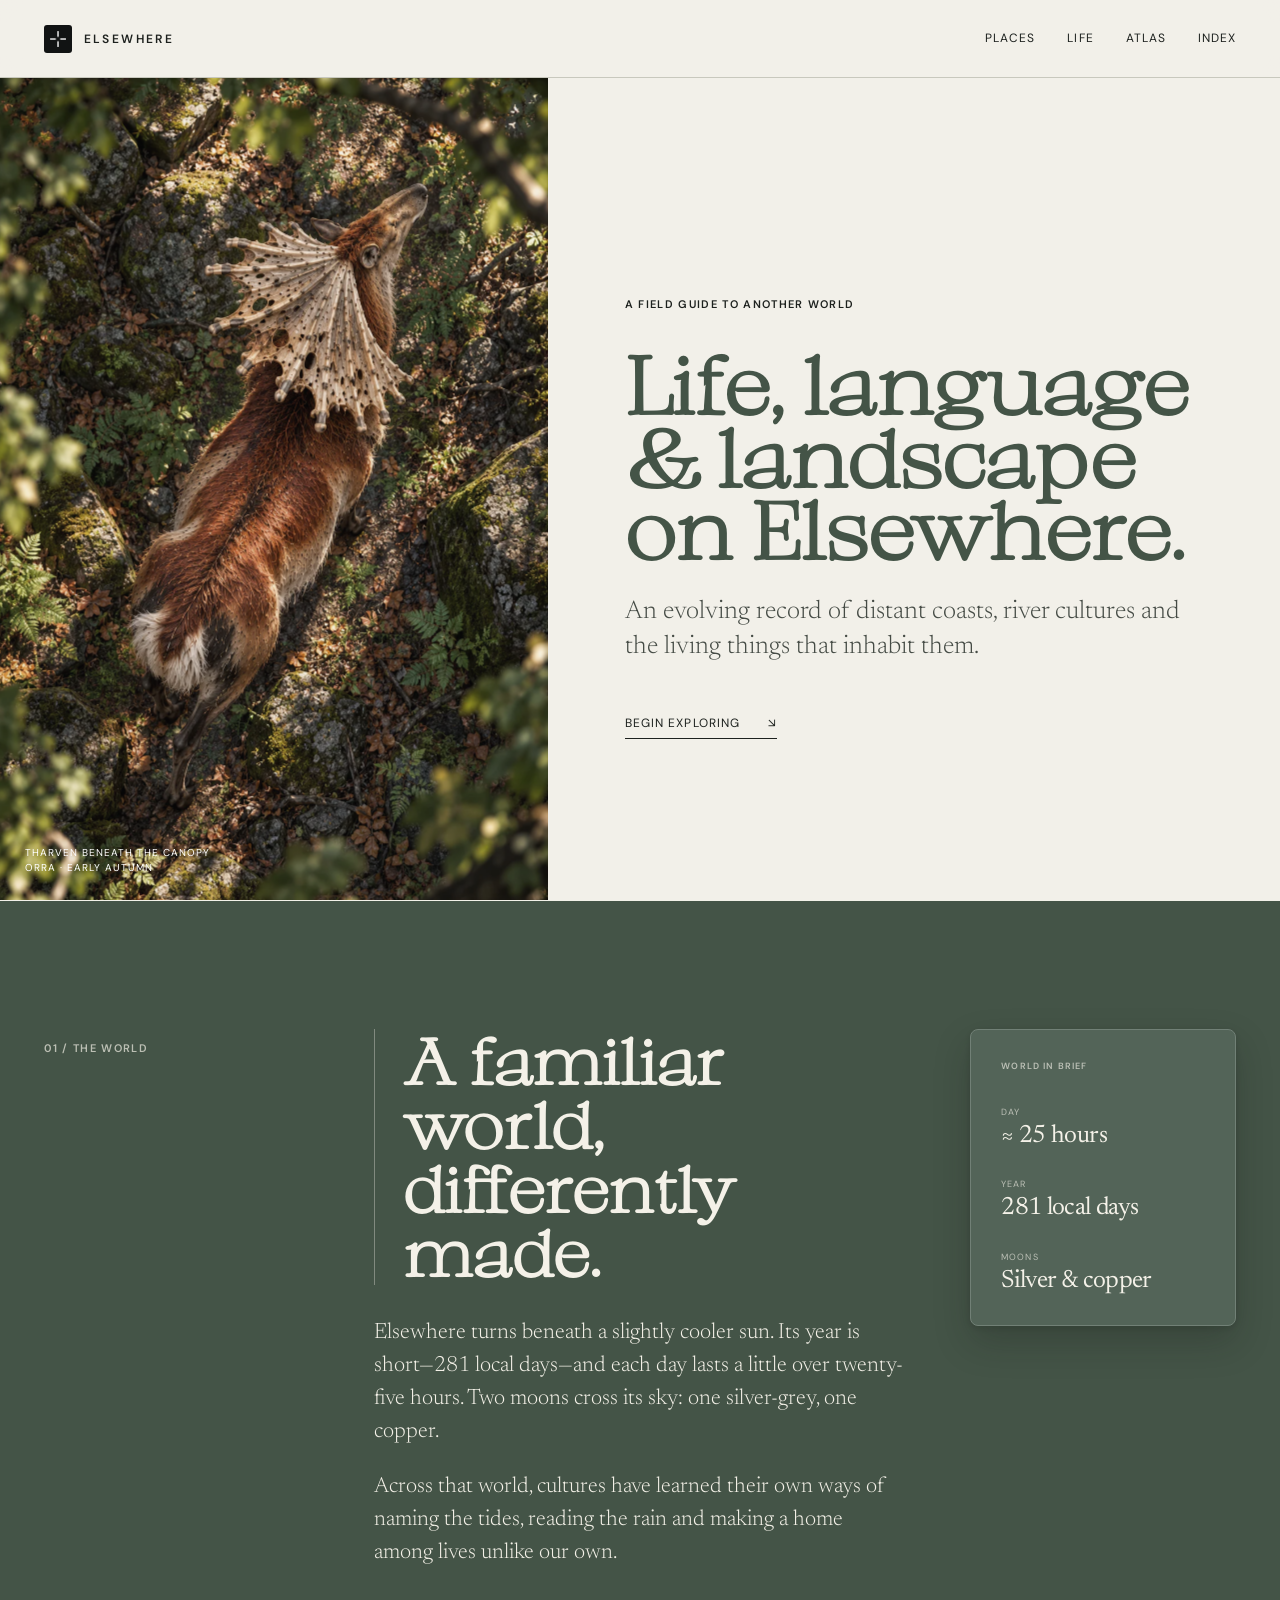
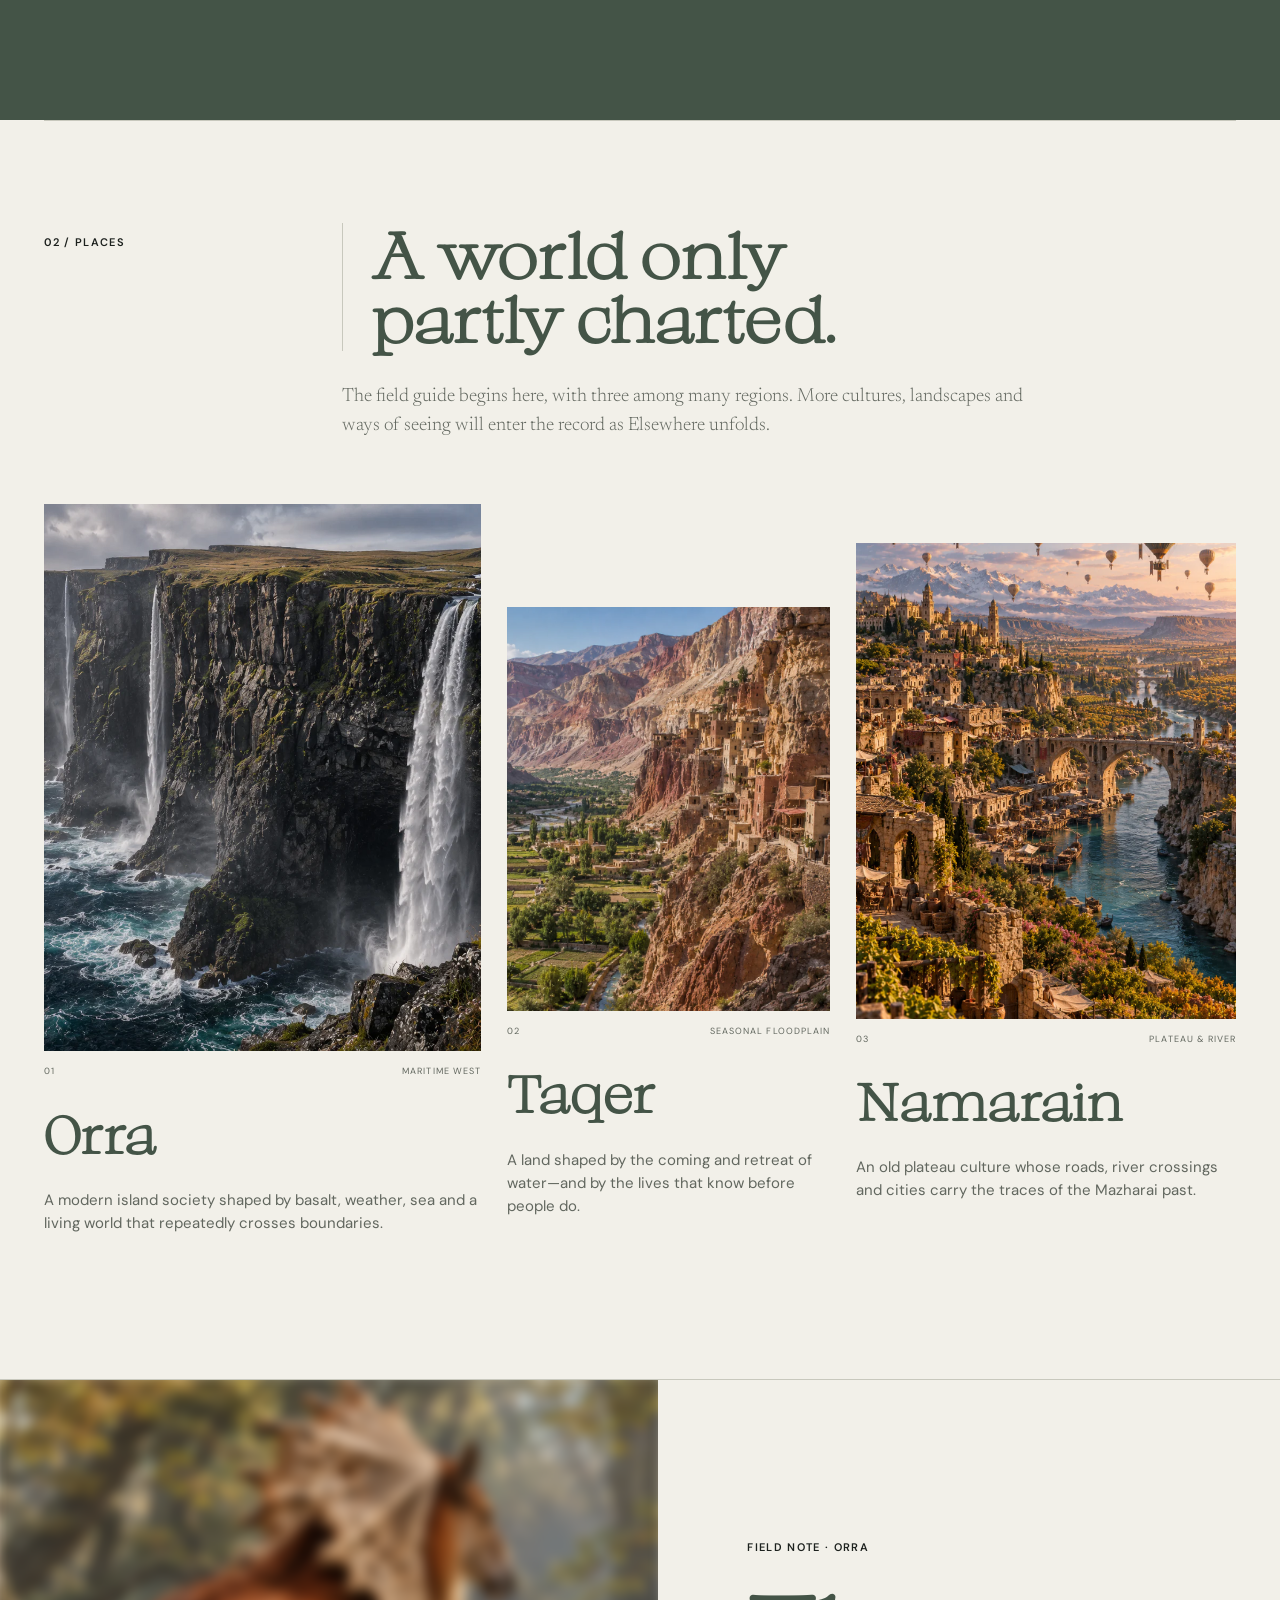
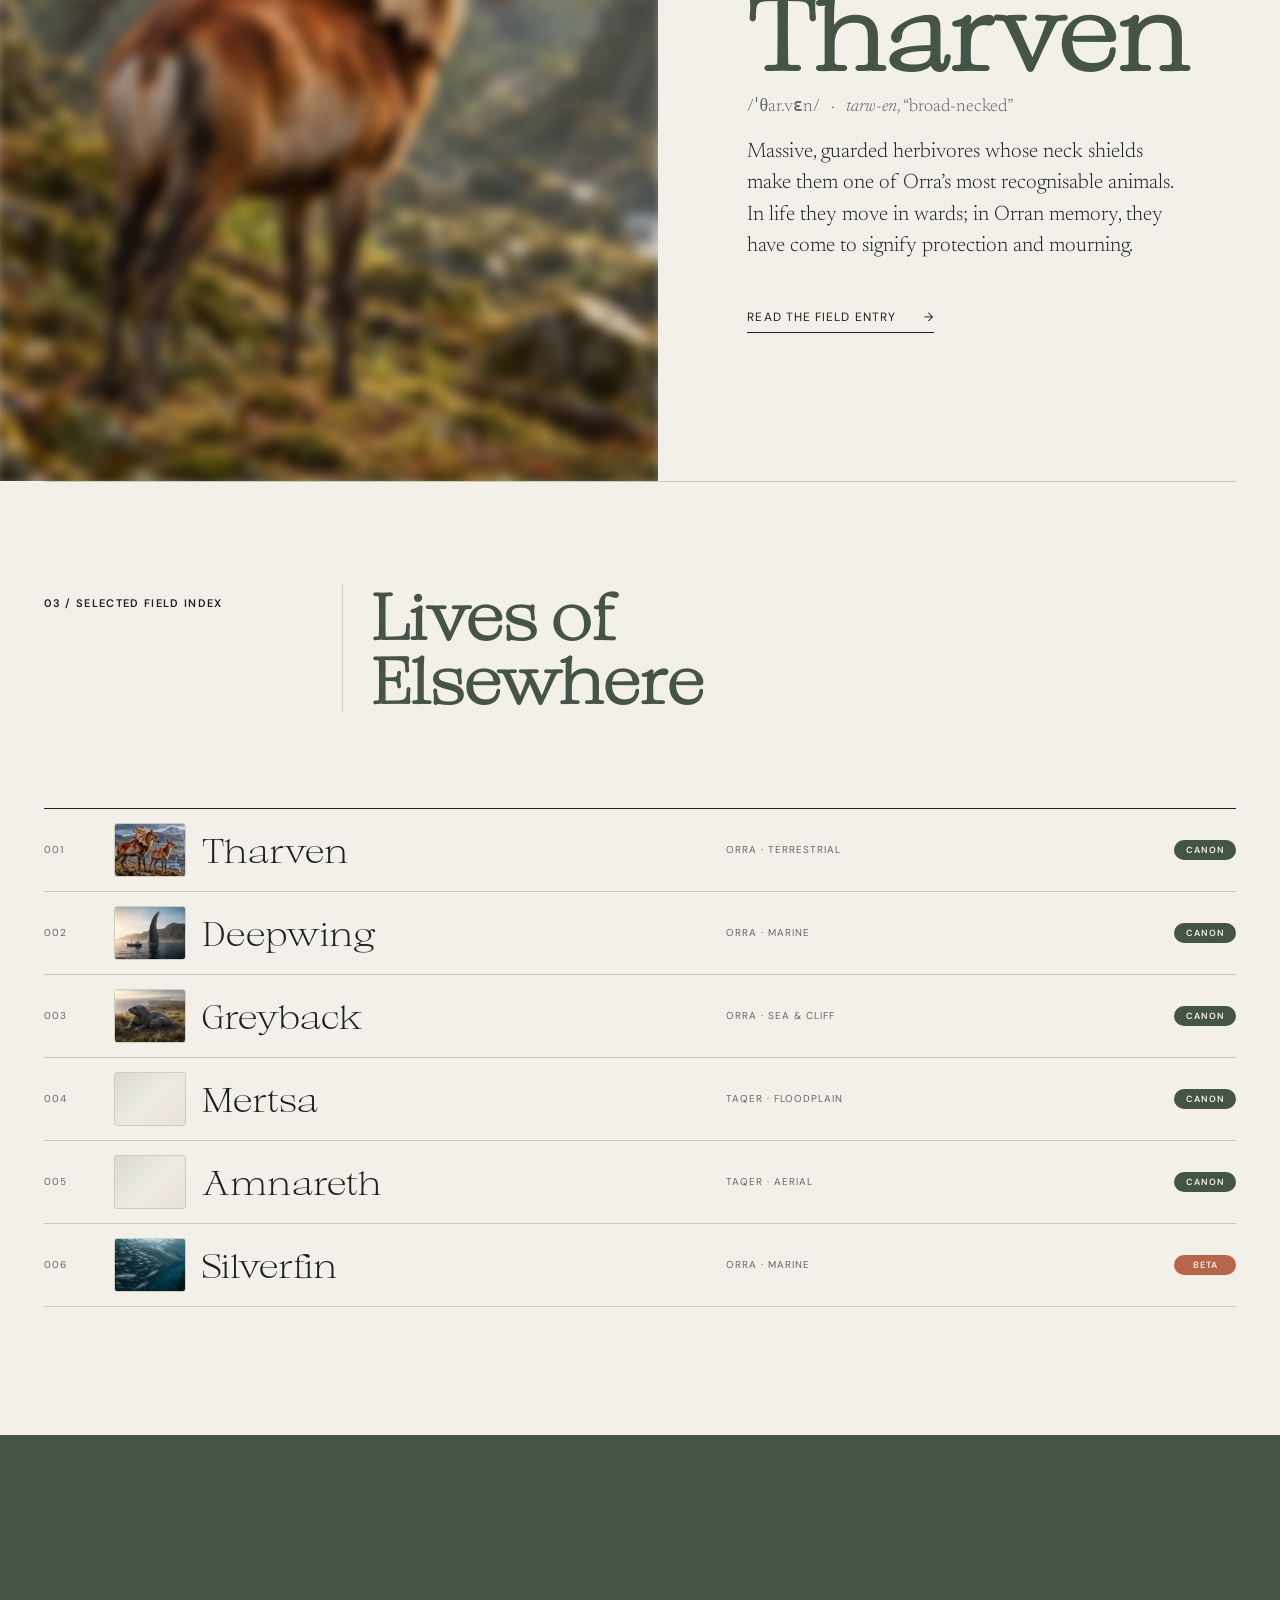
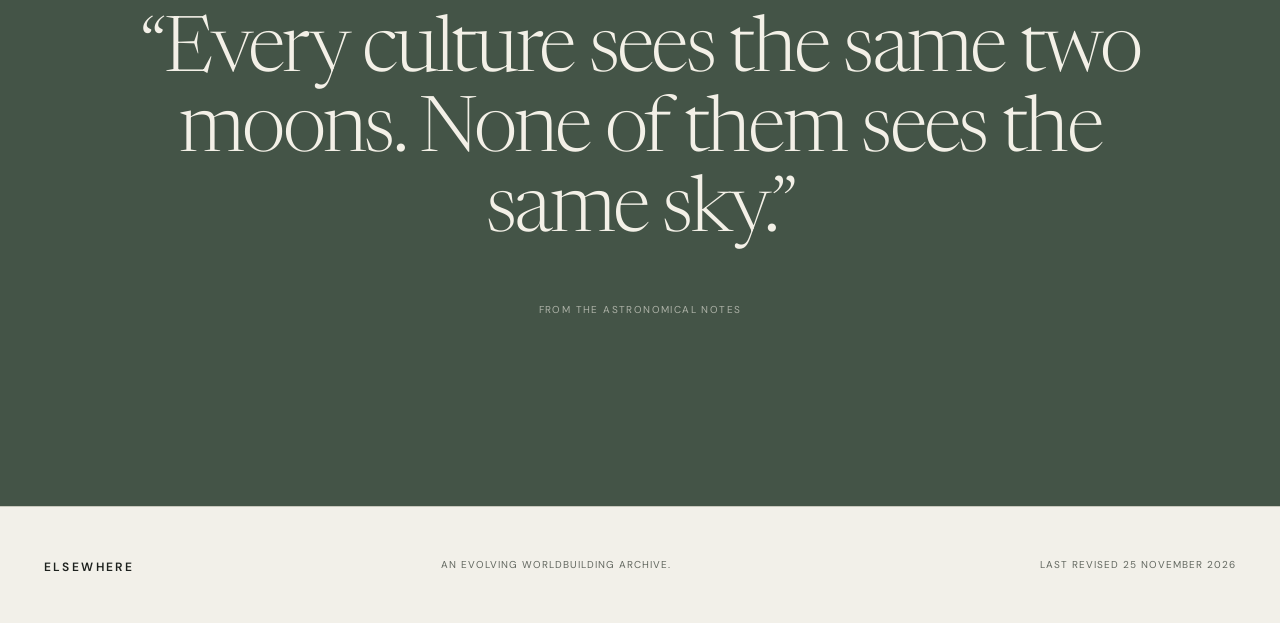
==== commit 79eca15b: "Reconcile Orra pages with canon" ====
--- a/index.html
+++ b/index.html
@@ -5,7 +5,7 @@
   <meta name="viewport" content="width=device-width, initial-scale=1">
   <meta name="description" content="Elsewhere — a field guide to another world.">
   <title>Elsewhere — A field guide to another world</title>
-  <link rel="stylesheet" href="assets/styles.css?v=12">
+  <link rel="stylesheet" href="assets/styles.css?v=13">
   <script src="assets/site.js?v=10" defer></script>
 </head>
 <body>
@@ -62,7 +62,7 @@
             <div class="place-image place-image--orra"><img src="assets/images/orra-cliffs-places.webp" width="1536" height="1024" loading="lazy" decoding="async" alt="Waterfalls descending from the high sea cliffs of Orra"></div>
             <div class="card-meta"><span>01</span><span>Maritime west</span></div>
             <h3>Orra</h3>
-            <p>A cool coastal country of steep shores, old towns and an intimate knowledge of sea and weather.</p>
+            <p>A modern island society shaped by basalt, weather, sea and a living world that repeatedly crosses boundaries.</p>
           </a>
         </article>
         <article class="place-card place-card--taqer">
@@ -102,11 +102,11 @@
       </div>
       <div class="index-list">
         <a href="articles/tharven.html?v=forward-transition"><span class="index-no">001</span><span class="index-thumb"><img src="assets/images/tharven-article-hero.webp" width="1536" height="1024" loading="lazy" decoding="async" alt=""></span><strong>Tharven</strong><span class="index-meta">Orra · terrestrial</span><i class="status status--canon">CANON</i></a>
-        <a href="articles/deepwing.html"><span class="index-no">002</span><span class="index-thumb index-thumb--placeholder" aria-hidden="true"></span><strong>Deepwing</strong><span class="index-meta">Orra · marine</span><i class="status status--canon">CANON</i></a>
-        <a href="articles/greyback.html"><span class="index-no">003</span><span class="index-thumb index-thumb--placeholder" aria-hidden="true"></span><strong>Greyback</strong><span class="index-meta">Orra · littoral</span><i class="status status--canon">CANON</i></a>
+        <a href="articles/deepwing.html"><span class="index-no">002</span><span class="index-thumb"><img src="assets/images/deepwing-sailing.webp" width="1600" height="1067" loading="lazy" decoding="async" alt=""></span><strong>Deepwing</strong><span class="index-meta">Orra · marine</span><i class="status status--canon">CANON</i></a>
+        <a href="articles/greyback.html"><span class="index-no">003</span><span class="index-thumb"><img src="assets/images/greyback-uplands.webp" width="1600" height="1067" loading="lazy" decoding="async" alt=""></span><strong>Greyback</strong><span class="index-meta">Orra · sea &amp; cliff</span><i class="status status--canon">CANON</i></a>
         <a href="articles/mertsa.html"><span class="index-no">004</span><span class="index-thumb index-thumb--placeholder" aria-hidden="true"></span><strong>Mertsa</strong><span class="index-meta">Taqer · floodplain</span><i class="status status--canon">CANON</i></a>
         <a href="articles/amnareth.html"><span class="index-no">005</span><span class="index-thumb index-thumb--placeholder" aria-hidden="true"></span><strong>Amnareth</strong><span class="index-meta">Taqer · aerial</span><i class="status status--canon">CANON</i></a>
-        <a href="articles/silverfin.html"><span class="index-no">006</span><span class="index-thumb index-thumb--placeholder" aria-hidden="true"></span><strong>Silverfin</strong><span class="index-meta">Orra · marine</span><i class="status status--beta">BETA</i></a>
+        <a href="articles/silverfin.html"><span class="index-no">006</span><span class="index-thumb"><img src="assets/images/silverfin-shoal.webp" width="1600" height="895" loading="lazy" decoding="async" alt=""></span><strong>Silverfin</strong><span class="index-meta">Orra · marine</span><i class="status status--beta">BETA</i></a>
       </div>
     </section>
 
@@ -119,7 +119,7 @@
   <footer>
     <a class="wordmark" href="index.html">Elsewhere</a>
     <p>An evolving worldbuilding archive.</p>
-    <p>Last revised <time datetime="2026-10-29">29 October 2026</time></p>
+        <p>Last revised <time datetime="2026-11-25">25 November 2026</time></p>
   </footer>
 </body>
 </html>
--- a/assets/styles.css
+++ b/assets/styles.css
@@ -103,7 +103,7 @@
 footer p:last-child { text-align:right; }
 
 .article-hero { padding:9vw 12vw 5vw; display:grid; grid-template-columns:minmax(0,1.7fr) minmax(260px,1fr); align-items:end; gap:6vw; }
-.article-hero h1 { margin:.1em 0 0; font-size:clamp(82px,10vw,156px); line-height:.82; }
+.article-hero h1 { margin:.1em 0 0; font-size:clamp(76px,9vw,146px); line-height:.82; }
 .article-facts { margin:0; padding:26px; display:grid; grid-template-columns:repeat(2,minmax(0,1fr)); gap:26px 32px; background:var(--cream); border:1px solid var(--cream-border); border-radius:8px; box-shadow:0 12px 32px rgba(29,33,30,.08),0 2px 6px rgba(29,33,30,.04); }
 .article-facts::before { content:'Field record'; grid-column:1 / -1; margin-bottom:2px; color:var(--moss); font:700 24px/1 var(--display); letter-spacing:normal; text-transform:none; }
 .article-facts div { min-height:0; padding:0; display:flex; flex-direction:column; gap:7px; }
@@ -118,6 +118,10 @@
 .article-prose { font:300 20px/1.65 var(--serif); }
 .article-prose .lede { font-size:32px; line-height:1.35; }
 .article-prose h2 { font-size:55px; margin:1.4em 0 .25em; }
+.article-prose h3 { margin:2.2em 0 .35em; font:700 28px/1.1 var(--display); color:var(--moss); }
+.article-prose ul { margin:1.2em 0 2em; padding-left:1.2em; }
+.article-prose li { margin:.45em 0; }
+.article-prose .pull-quote { margin:2.2em 0; padding-left:1.1em; border-left:1px solid var(--moss); font-size:32px; line-height:1.3; }
 
 @media (prefers-reduced-motion:no-preference) {
   @view-transition { navigation:auto; }
@@ -170,6 +174,17 @@
 .region-index-list a { display:grid; grid-template-columns:70px 1fr auto; gap:1rem; align-items:center; padding:22px 0; border-bottom:1px solid var(--rule); }
 .region-index-list strong { font:400 34px/1 var(--display); }
 .region-index-list span { color:var(--muted); font-size:10px; letter-spacing:.1em; text-transform:uppercase; }
+.region-feature { margin:9vw 0 0; display:grid; grid-template-columns:minmax(0,1.25fr) minmax(260px,.75fr); gap:5vw; align-items:center; }
+.region-feature--reverse { grid-template-columns:minmax(260px,.75fr) minmax(0,1.25fr); }
+.region-feature figure { margin:0; overflow:hidden; }
+.region-feature img { width:100%; aspect-ratio:4/3; object-fit:cover; }
+.region-feature h2 { margin:.15em 0 .35em; font-size:clamp(52px,7vw,105px); line-height:.88; }
+.region-feature p { font:300 21px/1.55 var(--serif); }
+.region-kicker { color:var(--muted); font:600 10px/1 var(--sans)!important; letter-spacing:.12em; text-transform:uppercase; }
+.region-stat-grid { margin-top:3rem; display:grid; grid-template-columns:repeat(3,minmax(0,1fr)); border-top:1px solid var(--ink); }
+.region-stat-grid div { padding:18px 12px 18px 0; border-bottom:1px solid var(--rule); }
+.region-stat-grid span { display:block; color:var(--muted); font-size:10px; letter-spacing:.1em; text-transform:uppercase; }
+.region-stat-grid strong { display:block; margin-top:.45rem; font:400 25px/1.1 var(--serif); }
 .article-lead--placeholder { display:grid; place-items:center; min-height:46vw; background:linear-gradient(135deg,var(--moss),#6f7a6d 55%,#b28b72); color:var(--warm-white); }
 .article-lead--placeholder span { font:400 clamp(54px,10vw,150px)/1 var(--display); opacity:.2; }
 .record-status { display:inline-flex; margin-top:1.5rem; padding:7px 11px 6px; border-radius:999px; background:var(--moss); color:var(--warm-white); font:600 10px/1 var(--sans); letter-spacing:.1em; text-transform:uppercase; }
@@ -187,7 +202,7 @@
   .hero-copy { padding:12vw 6vw 16vw; }
   .hero h1 { font-size:58px; }
   .image-note { top:calc(62vh - 55px); bottom:auto; }
-  .intro,.section-heading,.feature,.article-hero,.article-body,.region-intro { grid-template-columns:1fr; }
+  .intro,.section-heading,.feature,.article-hero,.article-body,.region-intro,.region-feature,.region-feature--reverse { grid-template-columns:1fr; }
   .intro { padding:18vw 0; }
   .intro .section-number { margin-bottom:2rem; }
   .fact-list { margin-top:3rem; }
@@ -218,6 +233,8 @@
   .region-hero-copy { inset:auto 6vw 10vw; }
   .region-hero h1 { font-size:25vw; }
   .region-body { padding:16vw 7vw 22vw; }
+  .region-feature--reverse figure { order:-1; }
+  .region-stat-grid { grid-template-columns:1fr; }
   .region-index-list a { grid-template-columns:42px 1fr; }
   .region-index-list a span:last-child { display:none; }
 }
